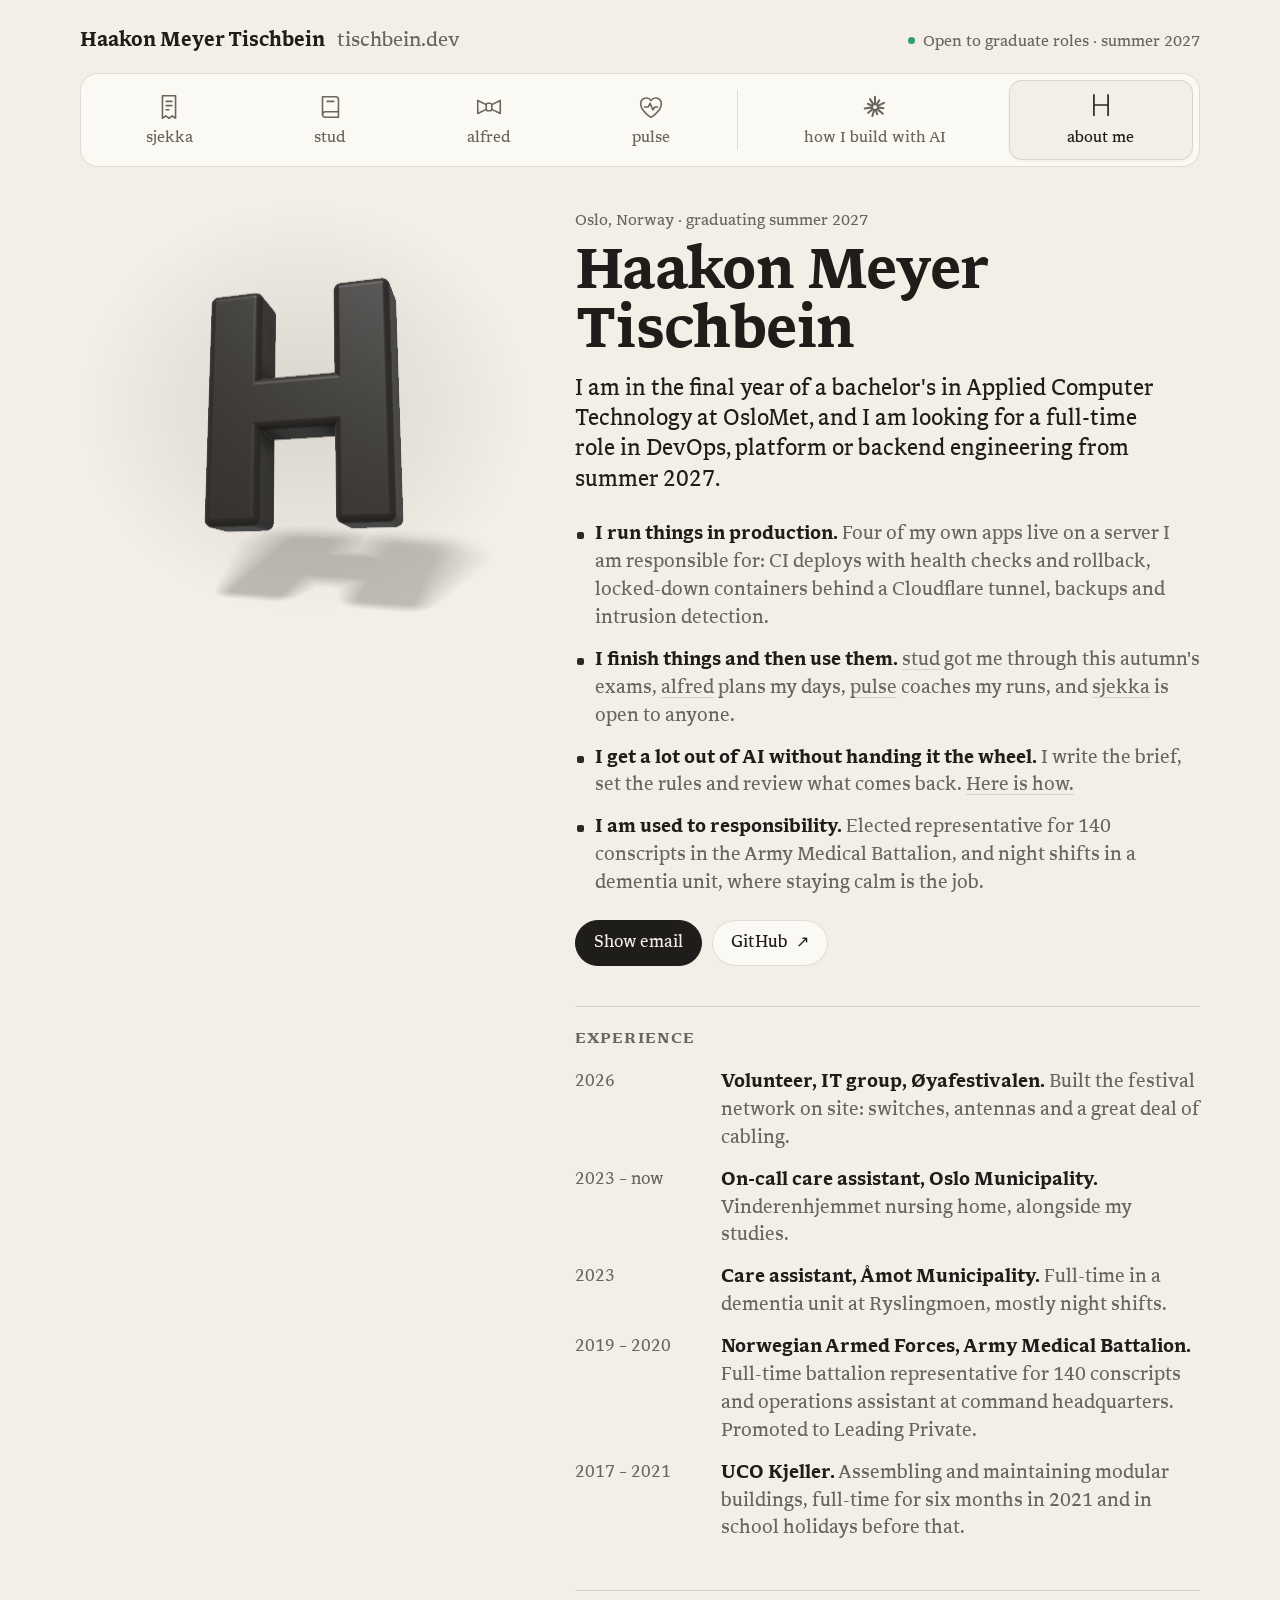
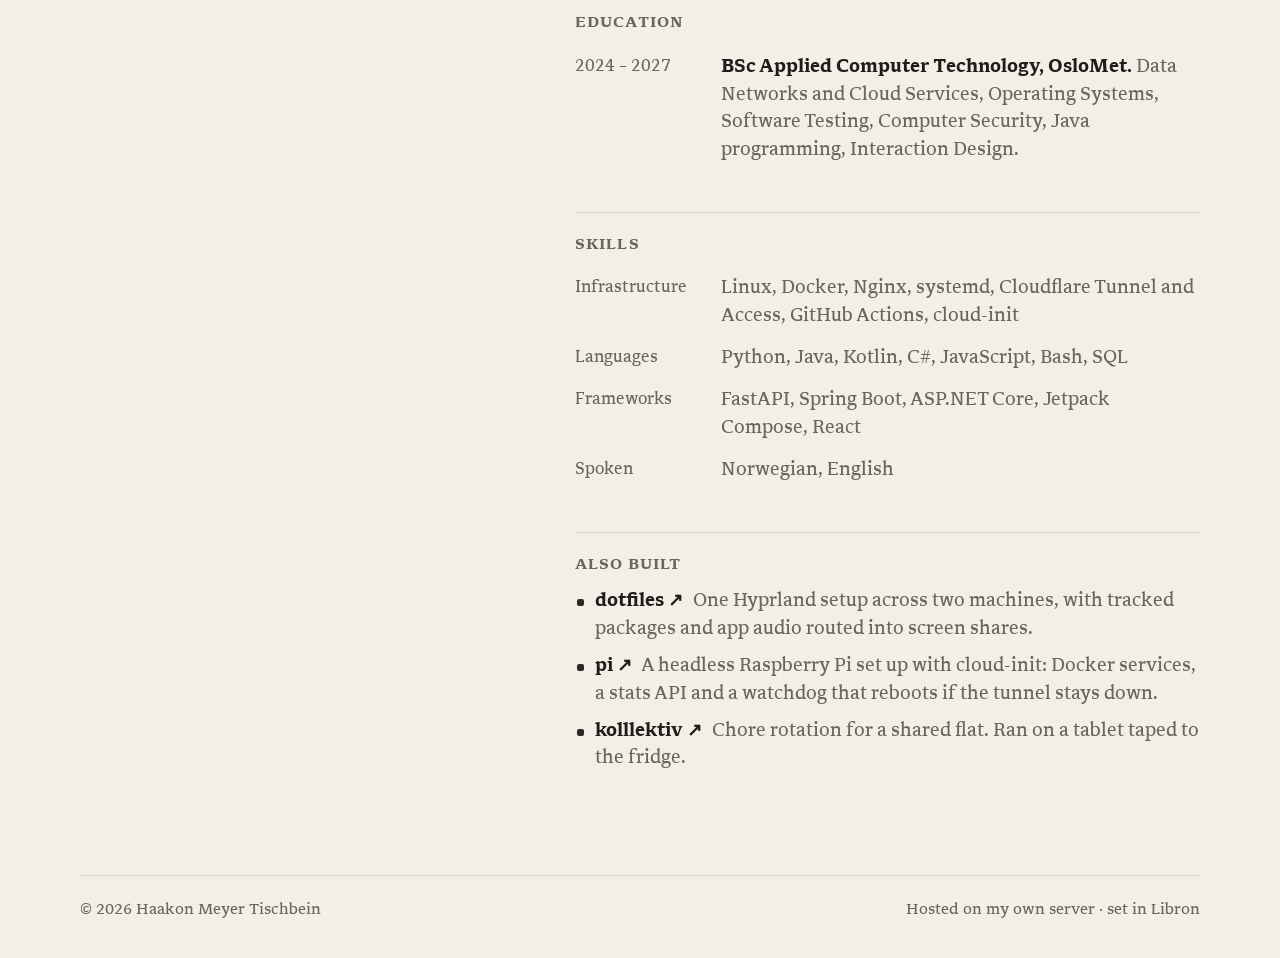
==== index.html @ f71a794f "Diagrams as a station track; AI object as a coral starburst Co-Authored-By: Claude Fable 5.2 <norepl" ====
<!DOCTYPE html>
<html lang="en">
<head>
    <meta charset="UTF-8">
    <meta name="viewport" content="width=device-width, initial-scale=1.0">
    <title>Haakon Meyer Tischbein</title>
    <meta name="description" content="Final-year Applied Computer Technology student at OsloMet. Four self-hosted apps in production, built with AI and run on my own server. Open to graduate roles from summer 2027.">
    <meta name="theme-color" content="#f3efe7">
    <link rel="icon" type="image/svg+xml" href="static/favicon.svg?v=3">
    <link rel="preload" href="static/fonts/Libron-Regular.woff2" as="font" type="font/woff2" crossorigin>
    <link rel="stylesheet" href="style.css?v=7">
    <script>document.documentElement.classList.add("js");</script>
</head>
<body>
    <header class="top">
        <a href="./" class="mark">Haakon Meyer Tischbein <span>tischbein.dev</span></a>
        <a class="hire" href="#about" data-goto="about">Open to graduate roles · summer 2027</a>
    </header>

    <nav class="tabs" aria-label="Projects and pages">
        <a href="#sjekka" data-panel="sjekka">
            <svg viewBox="0 0 32 32" aria-hidden="true"><path d="M9 4h14v24l-3.5-2.5L16 28l-3.5-2.5L9 28z"/><path d="M13 10h6M13 14.5h6M13 19h3"/></svg>
            <span>sjekka</span>
        </a>
        <a href="#stud" data-panel="stud">
            <svg viewBox="0 0 32 32" aria-hidden="true"><path d="M8 5h14a3 3 0 0 1 3 3v19H11a3 3 0 0 1-3-3z"/><path d="M8 24a3 3 0 0 1 3-3h14M13 10h7"/></svg>
            <span>stud</span>
        </a>
        <a href="#alfred" data-panel="alfred">
            <svg viewBox="0 0 32 32" aria-hidden="true"><path d="M13 13.5 4 9v14l9-4.5M19 13.5 28 9v14l-9-4.5"/><rect x="13" y="12" width="6" height="8" rx="2"/></svg>
            <span>alfred</span>
        </a>
        <a href="#pulse" data-panel="pulse">
            <svg viewBox="0 0 32 32" aria-hidden="true"><path d="M16 27S5 20.5 5 12.5A6 6 0 0 1 16 9.200a6 6 0 0 1 11 3.300C27 20.500 16 27 16 27z"/><path d="M9 16h4l2-4 3 7 2-3h3"/></svg>
            <span>pulse</span>
        </a>
        <i class="sep" aria-hidden="true"></i>
        <a href="#ai" data-panel="ai">
            <svg viewBox="0 0 32 32" aria-hidden="true"><path stroke-width="2.2" d="M16.0 13.0L16.0 5.0M17.6 13.5L20.6 8.8M18.7 14.8L25.6 11.6M19.0 16.4L24.9 17.3M18.3 18.0L24.3 23.2M16.8 18.9L18.3 23.7M15.2 18.9L13.2 25.6M13.7 18.0L8.8 22.2M13.0 16.4L5.1 17.6M13.3 14.8L8.3 12.5M14.4 13.5L10.6 7.6"/></svg>
            <span>how I build with AI</span>
        </a>
        <a href="#about" data-panel="about">
            <svg viewBox="0 0 32 32" aria-hidden="true"><path d="M9 6v20M23 6v20M9 16h14"/></svg>
            <span>about me</span>
        </a>
    </nav>

    <main class="stage">
        <div class="object">
            <canvas id="object" aria-hidden="true"></canvas>
        </div>

        <div class="panels">

        <section id="sjekka" class="panel">
            <p class="kicker"><span class="live">live</span> Web app · public</p>
            <h2>sjekka</h2>
            <p class="lede">Photograph a grocery receipt and it lands in a shared price database, so you can see what things really cost and where.</p>
            <a class="browser" href="https://sjekka.tischbein.dev" aria-label="Open the live sjekka demo">
                <span class="chrome">sjekka.tischbein.dev <span class="arrow">↗</span></span>
                <video muted loop playsinline preload="none" poster="static/sjekka/poster.jpg?v=2" aria-hidden="true">
                    <source data-src="static/sjekka/preview.webm?v=2" type="video/webm">
                    <source data-src="static/sjekka/preview.mp4?v=2" type="video/mp4">
                </video>
            </a>
            <ol class="flow" style="--n:4" aria-label="How a receipt is processed">
                <li><b>Photo</b><span>of a receipt</span></li><li><b>Read</b><span>Gemini, against a strict schema</span></li><li><b>Queue</b><span>retries, duplicates, unit prices</span></li><li><b>Prices</b><span>one shared database</span></li>
            </ol>
            <ul class="points">
                <li>The model's answer has to fit a fixed schema, so a bad read is rejected and retried, never stored.</li>
                <li>Deployed by CI to my own server, with a health check and automatic rollback.</li>
            </ul>
            <ul class="tags"><li>FastAPI</li><li>SQLite</li><li>Gemini</li><li>Docker</li><li>GitHub Actions</li></ul>
            <div class="actions">
                <a class="pill primary" href="https://sjekka.tischbein.dev">Open live demo <span class="arrow">↗</span></a>
                <a class="pill" href="https://github.com/H44K0N/sjekka">Source <span class="arrow">↗</span></a>
            </div>
            <p class="built">Built with Claude Code. <a href="#ai" data-goto="ai">How I work with it</a></p>
        </section>

        <section id="stud" class="panel">
            <p class="kicker"><span class="live">in daily use</span> Web + Android · private</p>
            <h2>stud</h2>
            <p class="lede">My exam preparation in one place: a mirror of my course material, a daily study session, and short audiobook chapters with a quiz after each one.</p>
            <div class="shots">
                <figure><img src="static/shots/stud-today.webp" width="480" height="1068" loading="lazy" alt="stud's Today screen with the day's study session"><figcaption>Today's session</figcaption></figure>
                <figure><img src="static/shots/stud-chapter.webp" width="480" height="1068" loading="lazy" alt="An audiobook chapter playing, with its learning goals"><figcaption>A five-minute chapter</figcaption></figure>
                <figure><img src="static/shots/stud-quiz.webp" width="480" height="1068" loading="lazy" alt="A three-question quiz after the chapter"><figcaption>Quiz on what you heard</figcaption></figure>
            </div>
            <p class="note">Screens show made-up demo courses. The real app sits behind Cloudflare Access.</p>
            <ol class="flow" style="--n:5" aria-label="How an audiobook chapter is made">
                <li><b>Topic</b><span>from the exam list</span></li><li><b>Script</b><span>Claude writes it for the ear</span></li><li><b>Check</b><span>automatic, rewrite on fail</span></li><li><b>Voice</b><span>rendered on my server</span></li><li><b>Phone</b><span>offline, then a quiz</span></li>
            </ol>
            <ul class="points">
                <li>Chapters are only written about ten ahead of where I am, and a monthly budget cap stops the spend.</li>
                <li>Course material is also served to Claude through a read-only MCP server, so I can ask about my own syllabus.</li>
                <li>The Android app works offline and queues what I do until there is a connection.</li>
            </ul>
            <ul class="tags"><li>FastAPI</li><li>SQLAlchemy</li><li>Claude API</li><li>MCP</li><li>Kotlin</li><li>Media3</li><li>Cloudflare Access</li></ul>
            <p class="built">Built with Claude Code. <a href="#ai" data-goto="ai">How I work with it</a></p>
        </section>

        <section id="alfred" class="panel">
            <p class="kicker"><span class="live">in daily use</span> Android + backend · private</p>
            <h2>alfred</h2>
            <p class="lede">A personal boss. Alfred plans my week around exams, work and training, taps me on the shoulder when a block starts, and keeps my news feed locked until the day's work is done.</p>
            <div class="shots">
                <figure><img src="static/shots/alfred-today.webp" width="480" height="1068" loading="lazy" alt="Alfred's Today screen with a study block in progress"><figcaption>Today</figcaption></figure>
                <figure><img src="static/shots/alfred-week.webp" width="480" height="1068" loading="lazy" alt="The planned week as a calendar"><figcaption>The planned week</figcaption></figure>
                <figure><img src="static/shots/alfred-proof.webp" width="480" height="1068" loading="lazy" alt="Three quick questions to prove a study block was done"><figcaption>Proof before a block counts</figcaption></figure>
            </div>
            <p class="note">Screens are rendered from demo data.</p>
            <ol class="flow" style="--n:4" aria-label="How Alfred is put together">
                <li><b>State</b><span>one database</span></li><li><b>Rules</b><span>planning as plain code</span></li><li><b>LLM jobs</b><span>intake, briefing, quizzes</span></li><li><b>Phone</b><span>cached plan, its own alarms</span></li>
            </ol>
            <ul class="points">
                <li>Everything works with the language model switched off. The model improves the wording and reads free text; it never owns the plan.</li>
                <li>The phone answers instantly, online or not: actions are queued with idempotency keys and replayed in order.</li>
                <li>Reads from my other apps (study deadlines from stud, training from pulse) so I organise almost nothing by hand.</li>
            </ul>
            <ul class="tags"><li>Kotlin</li><li>Jetpack Compose</li><li>Room</li><li>FastAPI</li><li>Claude API</li><li>Docker</li></ul>
            <p class="built">Built with Claude Code. <a href="#ai" data-goto="ai">How I work with it</a></p>
        </section>

        <section id="pulse" class="panel">
            <p class="kicker"><span class="live">in use</span> Android + backend · open source</p>
            <h2>pulse</h2>
            <p class="lede">An interval coach for a Polar H10 chest strap. It reads my heart rate live, tells me by voice when I drift out of the target zone, and shows whether I am getting fitter.</p>
            <div class="shots">
                <figure><img src="static/shots/pulse-live.webp" width="480" height="1068" loading="lazy" alt="Live heart rate of 181 inside the target zone during an interval"><figcaption>Live, in zone</figcaption></figure>
                <figure><img src="static/shots/pulse-summary.webp" width="480" height="1068" loading="lazy" alt="Summary of a 4x4 interval session with a heart-rate chart"><figcaption>After a 4×4 session</figcaption></figure>
                <figure><img src="static/shots/pulse-progress.webp" width="480" height="1068" loading="lazy" alt="Progress over the last weeks: sessions, time in zone, recovery trend"><figcaption>Progress over weeks</figcaption></figure>
            </div>
            <p class="note">Screens are rendered from simulated sessions.</p>
            <ol class="flow" style="--n:4" aria-label="How a session flows through pulse">
                <li><b>Strap</b><span>Polar H10 over Bluetooth</span></li><li><b>Engine</b><span>pure Kotlin, tested on simulated runs</span></li><li><b>Coach</b><span>voice cues and live screen</span></li><li><b>Sync</b><span>to my server</span></li>
            </ol>
            <ul class="points">
                <li>The coaching logic is separate from Android, so whole workouts can be replayed in tests without a strap or a phone.</li>
                <li>Handles the dull real-world cases: sensor drop-outs, pauses, a session that must survive the screen being off.</li>
            </ul>
            <ul class="tags"><li>Kotlin</li><li>Jetpack Compose</li><li>Polar BLE SDK</li><li>Room</li><li>FastAPI</li></ul>
            <div class="actions">
                <a class="pill" href="https://github.com/H44K0N/pulse">Source <span class="arrow">↗</span></a>
            </div>
            <p class="built">Built with Claude Code. <a href="#ai" data-goto="ai">How I work with it</a></p>
        </section>

        <section id="ai" class="panel">
            <p class="kicker">Method</p>
            <h2>How I build with AI</h2>
            <p class="lede">Most of the code in these apps was written by Claude. What to build, the constraints, the review standard and the running of it in production are mine. I think being open about that is more useful than pretending otherwise.</p>
            <ol class="steps">
                <li><b>Brief before code.</b> Every project starts as a written brief. The model asks me questions first; my answers are recorded as decisions.</li>
                <li><b>Contracts between parts.</b> App and server agree on a documented API, so separate agents can build both sides in parallel.</li>
                <li><b>Isolated agents, real review.</b> Each agent works in its own clone on a branch. Nothing merges before tests pass in a fresh clone and the risky code has been read.</li>
                <li><b>Deterministic core.</b> Rules live in ordinary code with tests. Language models get narrow, checked jobs, and the apps keep working without them.</li>
                <li><b>Production like it matters.</b> CI deploys with health checks and rollback, locked-down containers, backups, spending caps.</li>
            </ol>
            <div class="actions">
                <a class="pill primary" href="ai/">Read the full write-up <span class="arrow">→</span></a>
            </div>
        </section>

        <section id="about" class="panel">
            <p class="kicker">Oslo, Norway · graduating summer 2027</p>
            <h1>Haakon Meyer Tischbein</h1>
            <p class="lede">I am in the final year of a bachelor's in Applied Computer Technology at OsloMet, and I am looking for a full-time role in DevOps, platform or backend engineering from summer 2027.</p>

            <ul class="why">
                <li><b>I run things in production.</b> Four of my own apps live on a server I am responsible for: CI deploys with health checks and rollback, locked-down containers behind a Cloudflare tunnel, backups and intrusion detection.</li>
                <li><b>I finish things and then use them.</b> <a href="#stud" data-goto="stud">stud</a> got me through this autumn's exams, <a href="#alfred" data-goto="alfred">alfred</a> plans my days, <a href="#pulse" data-goto="pulse">pulse</a> coaches my runs, and <a href="#sjekka" data-goto="sjekka">sjekka</a> is open to anyone.</li>
                <li><b>I get a lot out of AI without handing it the wheel.</b> I write the brief, set the rules and review what comes back. <a href="#ai" data-goto="ai">Here is how.</a></li>
                <li><b>I am used to responsibility.</b> Elected representative for 140 conscripts in the Army Medical Battalion, and night shifts in a dementia unit, where staying calm is the job.</li>
            </ul>

            <div class="actions">
                <button type="button" class="pill primary reveal" data-a="haa" data-b="meti" data-c="hotmail.com">Show email</button>
                <a class="pill" href="https://github.com/H44K0N">GitHub <span class="arrow">↗</span></a>
            </div>

            <h3>Experience</h3>
            <dl class="cv">
                <div><dt>2026</dt><dd><b>Volunteer, IT group, Øyafestivalen.</b> Built the festival network on site: switches, antennas and a great deal of cabling.</dd></div>
                <div><dt>2023 – now</dt><dd><b>On-call care assistant, Oslo Municipality.</b> Vinderenhjemmet nursing home, alongside my studies.</dd></div>
                <div><dt>2023</dt><dd><b>Care assistant, Åmot Municipality.</b> Full-time in a dementia unit at Ryslingmoen, mostly night shifts.</dd></div>
                <div><dt>2019 – 2020</dt><dd><b>Norwegian Armed Forces, Army Medical Battalion.</b> Full-time battalion representative for 140 conscripts and operations assistant at command headquarters. Promoted to Leading Private.</dd></div>
                <div><dt>2017 – 2021</dt><dd><b>UCO Kjeller.</b> Assembling and maintaining modular buildings, full-time for six months in 2021 and in school holidays before that.</dd></div>
            </dl>

            <h3>Education</h3>
            <dl class="cv">
                <div><dt>2024 – 2027</dt><dd><b>BSc Applied Computer Technology, OsloMet.</b> Data Networks and Cloud Services, Operating Systems, Software Testing, Computer Security, Java programming, Interaction Design.</dd></div>
            </dl>

            <h3>Skills</h3>
            <dl class="cv">
                <div><dt>Infrastructure</dt><dd>Linux, Docker, Nginx, systemd, Cloudflare Tunnel and Access, GitHub Actions, cloud&#8209;init</dd></div>
                <div><dt>Languages</dt><dd>Python, Java, Kotlin, C#, JavaScript, Bash, SQL</dd></div>
                <div><dt>Frameworks</dt><dd>FastAPI, Spring Boot, ASP.NET Core, Jetpack Compose, React</dd></div>
                <div><dt>Spoken</dt><dd>Norwegian, English</dd></div>
            </dl>

            <h3>Also built</h3>
            <ul class="also">
                <li><a href="https://github.com/H44K0N/dotfiles">dotfiles <span class="arrow">↗</span></a> One Hyprland setup across two machines, with tracked packages and app audio routed into screen shares.</li>
                <li><a href="https://github.com/H44K0N/pi">pi <span class="arrow">↗</span></a> A headless Raspberry Pi set up with cloud-init: Docker services, a stats API and a watchdog that reboots if the tunnel stays down.</li>
                <li><a href="https://github.com/H44K0N/kolllektiv">kolllektiv <span class="arrow">↗</span></a> Chore rotation for a shared flat. Ran on a tablet taped to the fridge.</li>
            </ul>
        </section>

        </div>
    </main>

    <footer>
        <span>© 2026 Haakon Meyer Tischbein</span>
        <span>Hosted on my own server · set in Libron</span>
    </footer>

    <script src="app.js?v=6" defer></script>
</body>
</html>
---- style.css ----
@font-face {
  font-family: "Libron";
  src: url("static/fonts/Libron-Regular.woff2") format("woff2");
  font-weight: 400;
  font-display: swap;
}
@font-face {
  font-family: "Libron";
  src: url("static/fonts/Libron-Bold.woff2") format("woff2");
  font-weight: 700;
  font-display: swap;
}

:root {
  --paper:  #f3efe7;                 /* warm paper background */
  --card:   #fbf9f4;                 /* raised surfaces */
  --line:   rgba(38, 34, 28, 0.13);  /* hairlines */
  --text:   #1f1d1a;                 /* ink */
  --soft:   #6b665d;                 /* secondary text */
  --accent: #2b2926;                 /* set per panel by app.js */
  color-scheme: light;
}

* { box-sizing: border-box; }

html { scroll-behavior: smooth; }
body {
  margin: 0;
  background: var(--paper);
  color: var(--text);
  font-family: "Libron", Georgia, serif;
  font-size: 18px;
  line-height: 1.55;
  -webkit-font-smoothing: antialiased;
}
::selection { background: var(--text); color: var(--paper); }
a { color: inherit; text-decoration: none; }
:focus-visible { outline: 2px solid var(--accent); outline-offset: 3px; border-radius: 4px; }

.top, .tabs, .stage, footer, .article {
  width: min(1120px, 100% - 40px);
  margin-inline: auto;
}

/* name + availability */
.top {
  display: flex;
  flex-wrap: wrap;
  justify-content: space-between;
  align-items: baseline;
  gap: 6px 20px;
  padding: 26px 0 18px;
}
.mark { font-weight: 700; font-size: 19px; }
.mark span { margin-left: 8px; font-weight: 400; color: var(--soft); }
.hire {
  font-size: 15px;
  color: var(--soft);
  transition: color 150ms;
}
.hire::before {
  content: "";
  display: inline-block;
  width: 7px; height: 7px;
  margin-right: 8px;
  border-radius: 50%;
  background: #2f9d6c;
  vertical-align: 2px;
}
.hire:hover { color: var(--text); }

/* the nav bar: one tab per app */
.tabs {
  display: flex;
  align-items: stretch;
  gap: 4px;
  padding: 6px;
  background: var(--card);
  border: 1px solid var(--line);
  border-radius: 18px;
  overflow-x: auto;
  scrollbar-width: none;
}
.tabs::-webkit-scrollbar { display: none; }
.tabs a {
  flex: 1 0 auto;
  display: flex;
  flex-direction: column;
  align-items: center;
  gap: 4px;
  min-width: 84px;
  padding: 12px 14px 10px;
  border-radius: 13px;
  font-size: 15px;
  color: var(--soft);
  white-space: nowrap;
  transition: background 180ms, color 180ms;
}
.tabs svg {
  width: 30px; height: 30px;
  fill: none;
  stroke: currentColor;
  stroke-width: 1.7;
  stroke-linecap: round;
  stroke-linejoin: round;
  transition: transform 220ms cubic-bezier(.3, 1.5, .5, 1), stroke 180ms;
}
.tabs a:hover { color: var(--text); }
.tabs a.on {
  background: var(--paper);
  color: var(--text);
  box-shadow: inset 0 0 0 1px var(--line), 0 1px 2px rgba(38, 34, 28, 0.06);
}
.tabs a.on svg { stroke: var(--accent); transform: translateY(-2px) scale(1.08); }
.tabs .sep { flex: 0 0 1px; margin: 10px 4px; background: var(--line); }

/* the showcase: 3D object on the left, the selected panel on the right */
.stage {
  display: grid;
  grid-template-columns: minmax(0, 5fr) minmax(0, 7fr);
  gap: 24px 48px;
  align-items: start;
  padding: 36px 0 80px;
}
.object {
  position: sticky;
  top: 20px;
  aspect-ratio: 1;
  border-radius: 28px;
  background:
    radial-gradient(closest-side at 50% 46%, color-mix(in srgb, var(--accent) 13%, transparent), transparent 100%);
  transition: background 400ms;
}
.object canvas { display: block; width: 100%; height: 100%; }
.object.no-gl { display: none; }
html:not(.js) .object { display: none; }
html:not(.js) .stage, .stage:has(.object.no-gl) { grid-template-columns: minmax(0, 720px); justify-content: center; }

.panel { min-width: 0; }
.panel[hidden] { display: none; }
html.js .panel { animation: rise 320ms cubic-bezier(.2, .7, .2, 1) both; }
html:not(.js) .panel + .panel { margin-top: 80px; padding-top: 48px; border-top: 1px solid var(--line); }
@keyframes rise { from { opacity: 0; transform: translateY(8px); } }

.kicker {
  margin: 6px 0 10px;
  font-size: 15px;
  color: var(--soft);
}
.live {
  display: inline-block;
  margin-right: 8px;
  padding: 1px 9px 2px;
  border-radius: 99px;
  background: color-mix(in srgb, var(--accent) 14%, transparent);
  color: color-mix(in srgb, var(--accent) 78%, var(--text));
  font-size: 13px;
  font-weight: 700;
}
.panel h1, .panel h2 {
  margin: 0 0 14px;
  font-size: clamp(38px, 5vw, 56px);
  line-height: 1.05;
  font-weight: 700;
  letter-spacing: -0.01em;
  text-wrap: balance;
}
.panel h3 {
  margin: 40px 0 12px;
  padding-top: 20px;
  border-top: 1px solid var(--line);
  font-size: 15px;
  font-weight: 700;
  letter-spacing: 0.08em;
  text-transform: uppercase;
  color: var(--soft);
}
.lede {
  max-width: 36em;
  margin: 0 0 26px;
  font-size: 21px;
  line-height: 1.45;
  text-wrap: pretty;
}

/* phone screenshots */
.shots {
  display: grid;
  grid-template-columns: repeat(3, minmax(0, 1fr));
  gap: 14px;
  margin: 0 0 10px;
}
.shots figure { margin: 0; }
.shots img {
  display: block;
  width: 100%;
  height: auto;
  border-radius: 18px;
  border: 5px solid #171614;
  background: #171614;
  box-shadow: 0 14px 30px -14px rgba(38, 34, 28, 0.45);
}
.shots figcaption { margin-top: 10px; font-size: 14px; color: var(--soft); text-align: center; }
.note { margin: 0 0 26px; font-size: 14px; color: var(--soft); }

/* browser frame for the sjekka recording */
.browser {
  display: block;
  overflow: hidden;
  margin: 0 0 26px;
  border: 1px solid var(--line);
  border-radius: 12px;
  background: #0d0c0b;
  box-shadow: 0 14px 30px -16px rgba(38, 34, 28, 0.4);
}
.browser .chrome {
  display: flex;
  justify-content: space-between;
  padding: 7px 14px;
  background: var(--card);
  border-bottom: 1px solid var(--line);
  font-size: 14px;
  color: var(--soft);
}
.browser video { display: block; width: 100%; aspect-ratio: 16 / 10; object-fit: cover; object-position: top; }

/* pipeline diagrams: stations on a track, a highlight travelling along it */
.flow {
  position: relative;
  display: grid;
  grid-template-columns: repeat(var(--n, 4), minmax(0, 1fr));
  margin: 4px 0 26px;
  padding: 0;
  list-style: none;
}
.flow li {
  position: relative;
  padding: 24px 14px 0 0;
  font-size: 14px;
  line-height: 1.3;
  color: var(--soft);
}
.flow b { display: block; margin-bottom: 2px; font-size: 16px; color: var(--text); }
.flow span { display: block; text-wrap: balance; }
.flow li::before {
  content: "";
  position: absolute;
  left: 0; top: 2px;
  width: 12px; height: 12px;
  border-radius: 50%;
  border: 2px solid var(--accent);
  background: var(--paper);
  box-sizing: border-box;
  z-index: 1;
}
.flow li:last-child::before { background: var(--accent); box-shadow: 0 0 0 4px color-mix(in srgb, var(--accent) 18%, transparent); }
.flow li:not(:last-child)::after {
  content: "";
  position: absolute;
  left: 12px; right: 0; top: 7px;
  height: 2px;
  background: color-mix(in srgb, var(--accent) 28%, transparent);
}
.flow::after {
  content: "";
  position: absolute;
  left: 0; top: 7px;
  width: calc(100% - 100% / var(--n, 4));
  height: 2px;
  background: linear-gradient(90deg, transparent, var(--accent), transparent) no-repeat;
  background-size: 90px 100%;
  animation: travel 3.6s cubic-bezier(.45, 0, .55, 1) infinite;
}
@keyframes travel {
  from { background-position: -90px 0; }
  to { background-position: calc(100% + 90px) 0; }
}

.points, .why, .also, .steps { margin: 0 0 22px; padding: 0; list-style: none; }
.points li, .why li, .also li {
  position: relative;
  margin-bottom: 9px;
  padding-left: 20px;
  color: var(--soft);
  max-width: 40em;
}
.points li::before, .why li::before, .also li::before {
  content: "";
  position: absolute;
  left: 2px; top: 0.62em;
  width: 7px; height: 7px;
  border-radius: 2px;
  background: var(--accent);
}
.why li { margin-bottom: 14px; }
.why b, .steps b, .cv b, .also a { color: var(--text); }
.why a, .built a, .article p a { border-bottom: 1px solid var(--line); transition: border-color 150ms; }
.why a:hover, .built a:hover, .article p a:hover { border-color: var(--text); }

.steps { counter-reset: step; }
.steps li {
  counter-increment: step;
  position: relative;
  margin-bottom: 14px;
  padding-left: 40px;
  color: var(--soft);
  max-width: 40em;
}
.steps li::before {
  content: counter(step);
  position: absolute;
  left: 0; top: 1px;
  width: 26px; height: 26px;
  border-radius: 50%;
  background: color-mix(in srgb, var(--accent) 14%, transparent);
  color: color-mix(in srgb, var(--accent) 78%, var(--text));
  font-size: 14px;
  font-weight: 700;
  line-height: 26px;
  text-align: center;
}

.tags { display: flex; flex-wrap: wrap; gap: 6px; margin: 0 0 24px; padding: 0; list-style: none; }
.tags li {
  padding: 2px 10px 3px;
  border: 1px solid var(--line);
  border-radius: 99px;
  font-size: 14px;
  color: var(--soft);
}

.actions { display: flex; flex-wrap: wrap; gap: 10px; margin: 0 0 22px; }
.pill {
  display: inline-flex;
  align-items: center;
  gap: 8px;
  padding: 9px 18px 10px;
  border: 1px solid var(--line);
  border-radius: 99px;
  background: var(--card);
  color: var(--text);
  font: inherit;
  font-size: 16px;
  cursor: pointer;
  transition: transform 150ms, border-color 150ms, background 150ms;
}
.pill:hover { transform: translateY(-1px); border-color: var(--text); }
.pill.primary { background: var(--text); border-color: var(--text); color: var(--paper); }
.arrow { display: inline-block; transition: transform 150ms; }
a:hover > .arrow { transform: translate(2px, -2px); }

.built { margin: 0; font-size: 15px; color: var(--soft); }

/* CV-style rows */
.cv { margin: 0; }
.cv div {
  display: grid;
  grid-template-columns: 130px minmax(0, 1fr);
  gap: 4px 16px;
  padding: 7px 0;
}
.cv dt { color: var(--soft); font-size: 16px; }
.cv dd { margin: 0; color: var(--soft); }
.also a { margin-right: 6px; font-weight: 700; }

footer {
  display: flex;
  flex-wrap: wrap;
  justify-content: space-between;
  gap: 8px;
  padding: 22px 0 36px;
  border-top: 1px solid var(--line);
  font-size: 15px;
  color: var(--soft);
}

/* the long-form page */
.article { max-width: 760px; padding: 28px 0 80px; }
.article .back { font-size: 15px; color: var(--soft); }
.article .back:hover { color: var(--text); }
.article h1 {
  margin: 34px 0 18px;
  font-size: clamp(38px, 6vw, 58px);
  line-height: 1.05;
  letter-spacing: -0.01em;
  text-wrap: balance;
}
.article h2 { margin: 56px 0 14px; font-size: 28px; line-height: 1.2; }
.article h3 { margin: 0 0 6px; font-size: 19px; }
.article p { margin: 0 0 16px; color: var(--soft); text-wrap: pretty; }
.article p.lede { color: var(--text); }
.article .split {
  display: grid;
  grid-template-columns: repeat(2, minmax(0, 1fr));
  gap: 14px;
}
.article .box {
  padding: 20px 22px 8px;
  background: var(--card);
  border: 1px solid var(--line);
  border-radius: 14px;
}
.article .box ul { margin: 0 0 14px; padding-left: 18px; color: var(--soft); }
.article .box li { margin-bottom: 6px; }
.article .loop { margin: 26px 0 8px; }
.article .tech { display: grid; gap: 26px; margin-top: 22px; }
.article .tech > div { padding-left: 18px; border-left: 2px solid var(--accent); }
.article .tech p { margin-bottom: 0; }
.article .tech .ex { margin-top: 6px; font-size: 15px; }

@media (max-width: 860px) {
  .stage { grid-template-columns: minmax(0, 1fr); padding-top: 12px; }
  .object { position: static; width: min(300px, 70%); margin: 0 auto -8px; }
  .tabs a { min-width: 72px; padding: 10px 12px 8px; }
  .cv div { grid-template-columns: minmax(0, 1fr); }
  .article .split { grid-template-columns: minmax(0, 1fr); }
}
@media (max-width: 600px) {
  .flow li { padding-right: 8px; }
  .flow b { font-size: 14px; }
  .flow span { font-size: 12px; }
  .flow.loop { grid-template-columns: repeat(4, minmax(0, 1fr)); row-gap: 16px; }
  .flow.loop::after { display: none; }
}
@media (max-width: 480px) {
  body { font-size: 17px; }
  .lede { font-size: 19px; }
  .shots { gap: 8px; }
  .shots img { border-width: 3px; border-radius: 12px; }
}
@media (prefers-reduced-motion: reduce) {
  html { scroll-behavior: auto; }
  html.js .panel { animation: none; }
  .flow::after { display: none; }
  * { transition: none !important; }
}
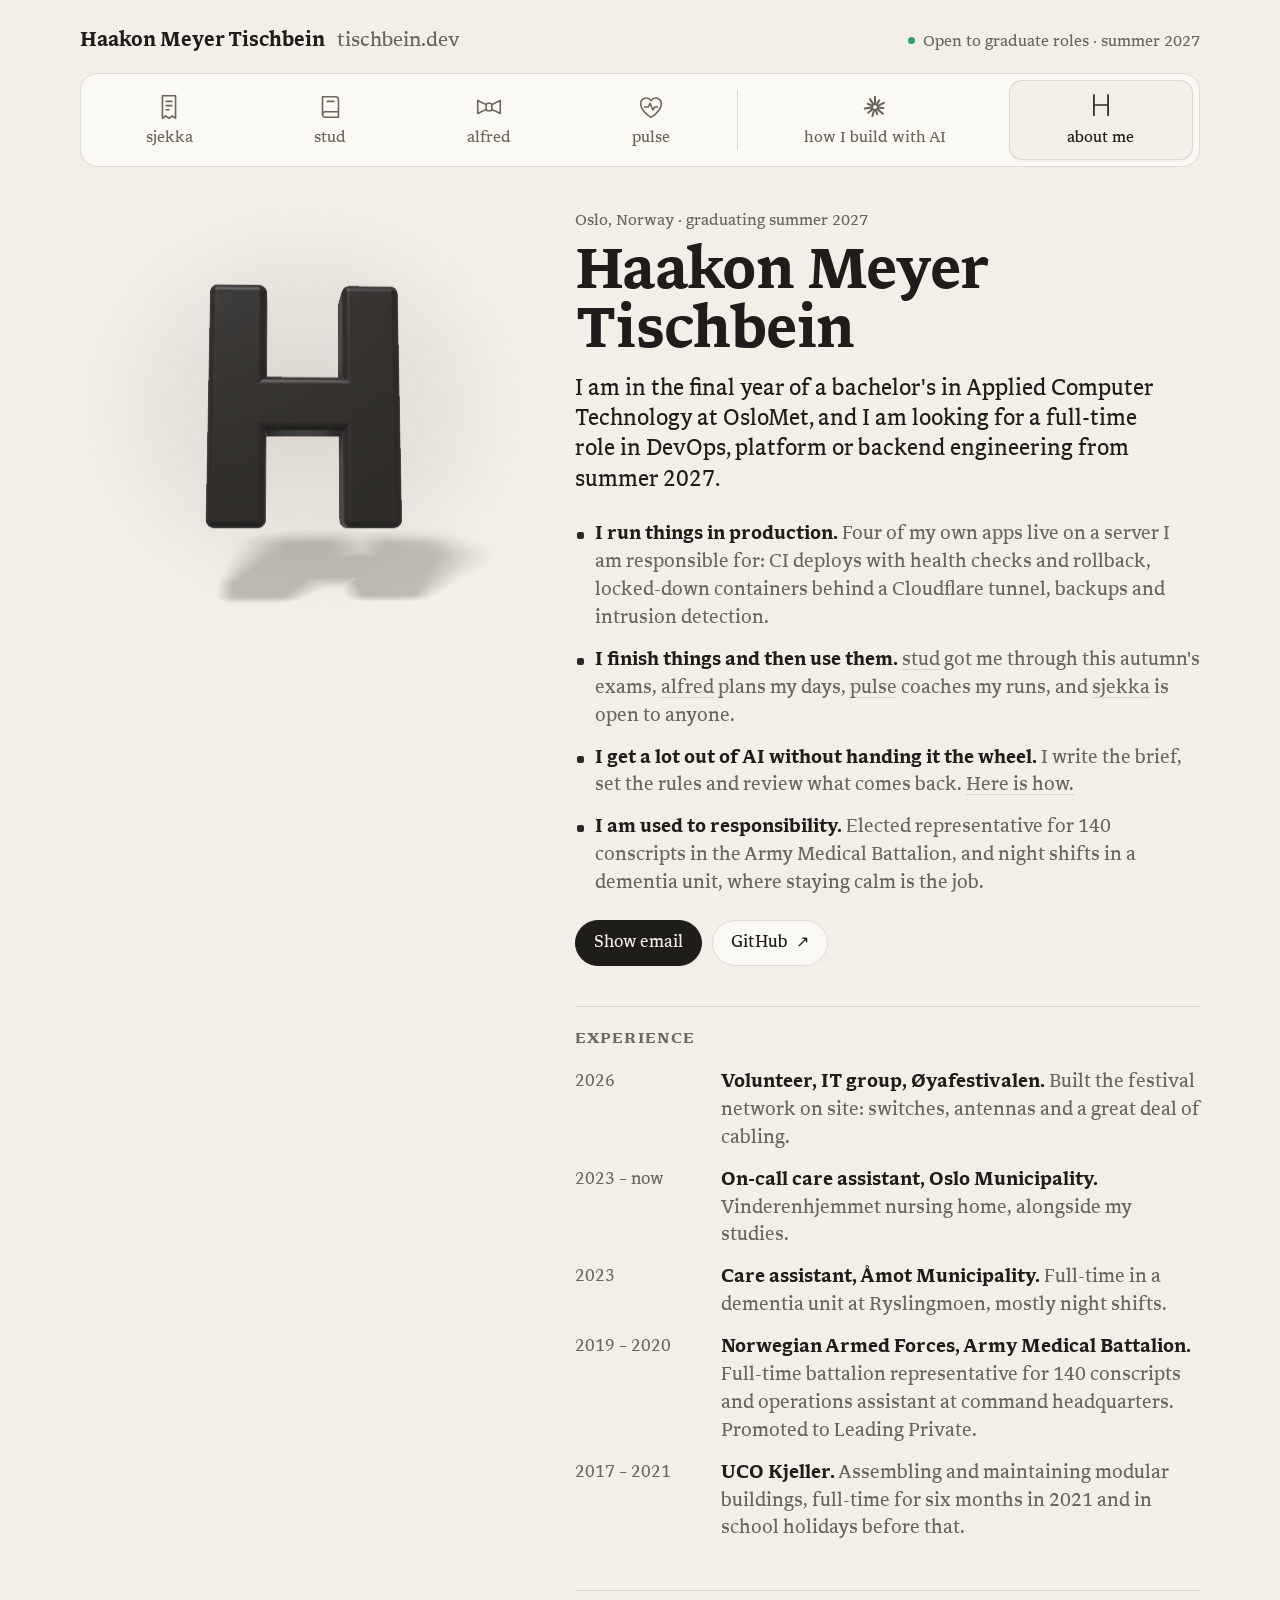
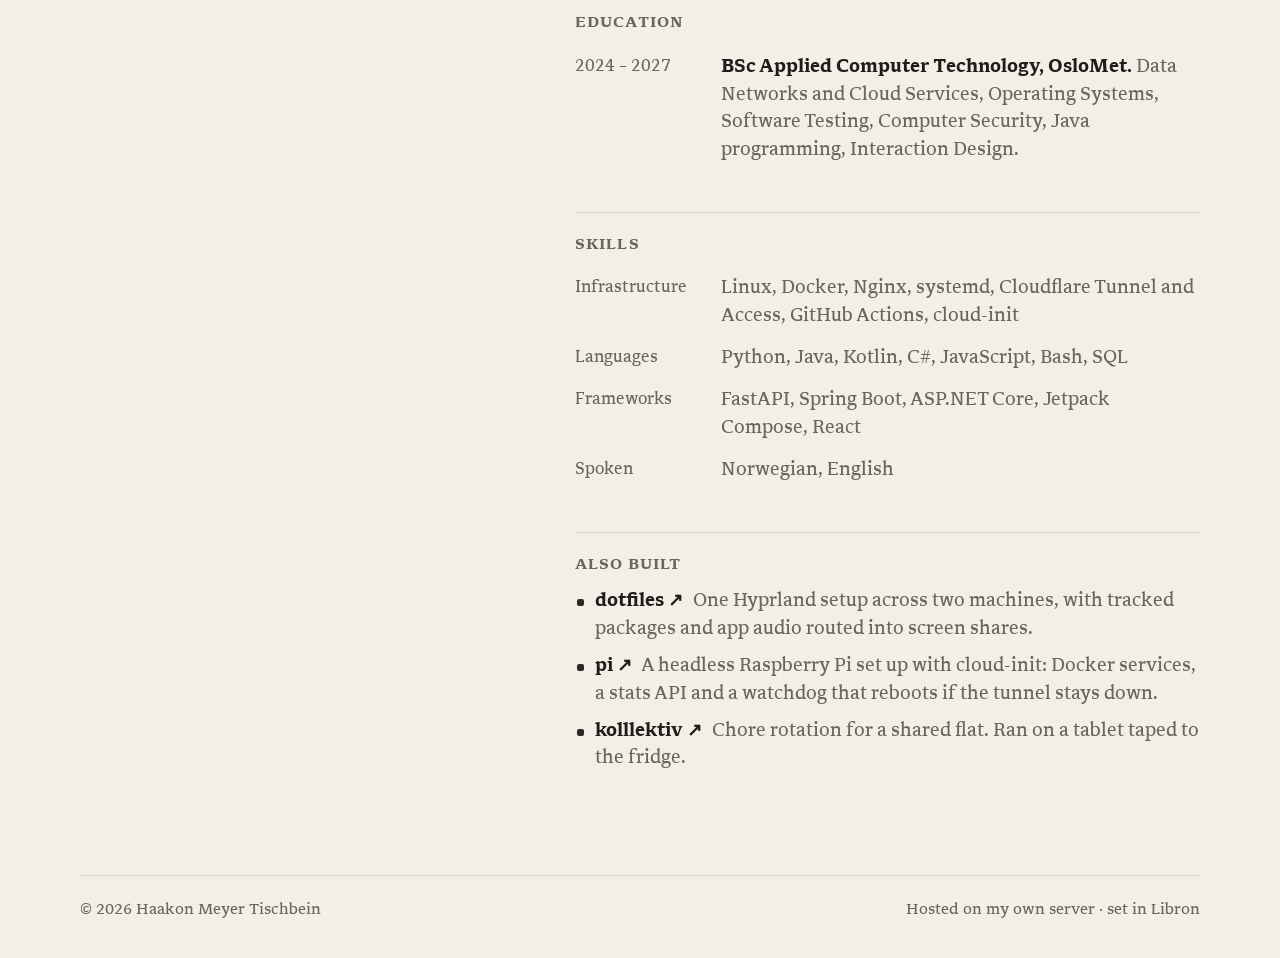
==== commit d169f74f: "3D motion no longer follows the cursor; phone nav as a grid Co-Authored-By: Claude Fable 5.2 <norepl" ====
--- a/index.html
+++ b/index.html
@@ -8,7 +8,7 @@
     <meta name="theme-color" content="#f3efe7">
     <link rel="icon" type="image/svg+xml" href="static/favicon.svg?v=3">
     <link rel="preload" href="static/fonts/Libron-Regular.woff2" as="font" type="font/woff2" crossorigin>
-    <link rel="stylesheet" href="style.css?v=7">
+    <link rel="stylesheet" href="style.css?v=8">
     <script>document.documentElement.classList.add("js");</script>
 </head>
 <body>
@@ -217,6 +217,6 @@
         <span>Hosted on my own server · set in Libron</span>
     </footer>
 
-    <script src="app.js?v=6" defer></script>
+    <script src="app.js?v=7" defer></script>
 </body>
 </html>
--- a/style.css
+++ b/style.css
@@ -416,6 +416,10 @@
   .article .split { grid-template-columns: minmax(0, 1fr); }
 }
 @media (max-width: 600px) {
+  .tabs { display: grid; grid-template-columns: repeat(3, minmax(0, 1fr)); overflow: visible; }
+  .tabs .sep { display: none; }
+  .tabs a { min-width: 0; padding: 10px 4px 8px; font-size: 14px; line-height: 1.2; white-space: normal; text-align: center; }
+  .tabs svg { width: 26px; height: 26px; }
   .flow li { padding-right: 8px; }
   .flow b { font-size: 14px; }
   .flow span { font-size: 12px; }
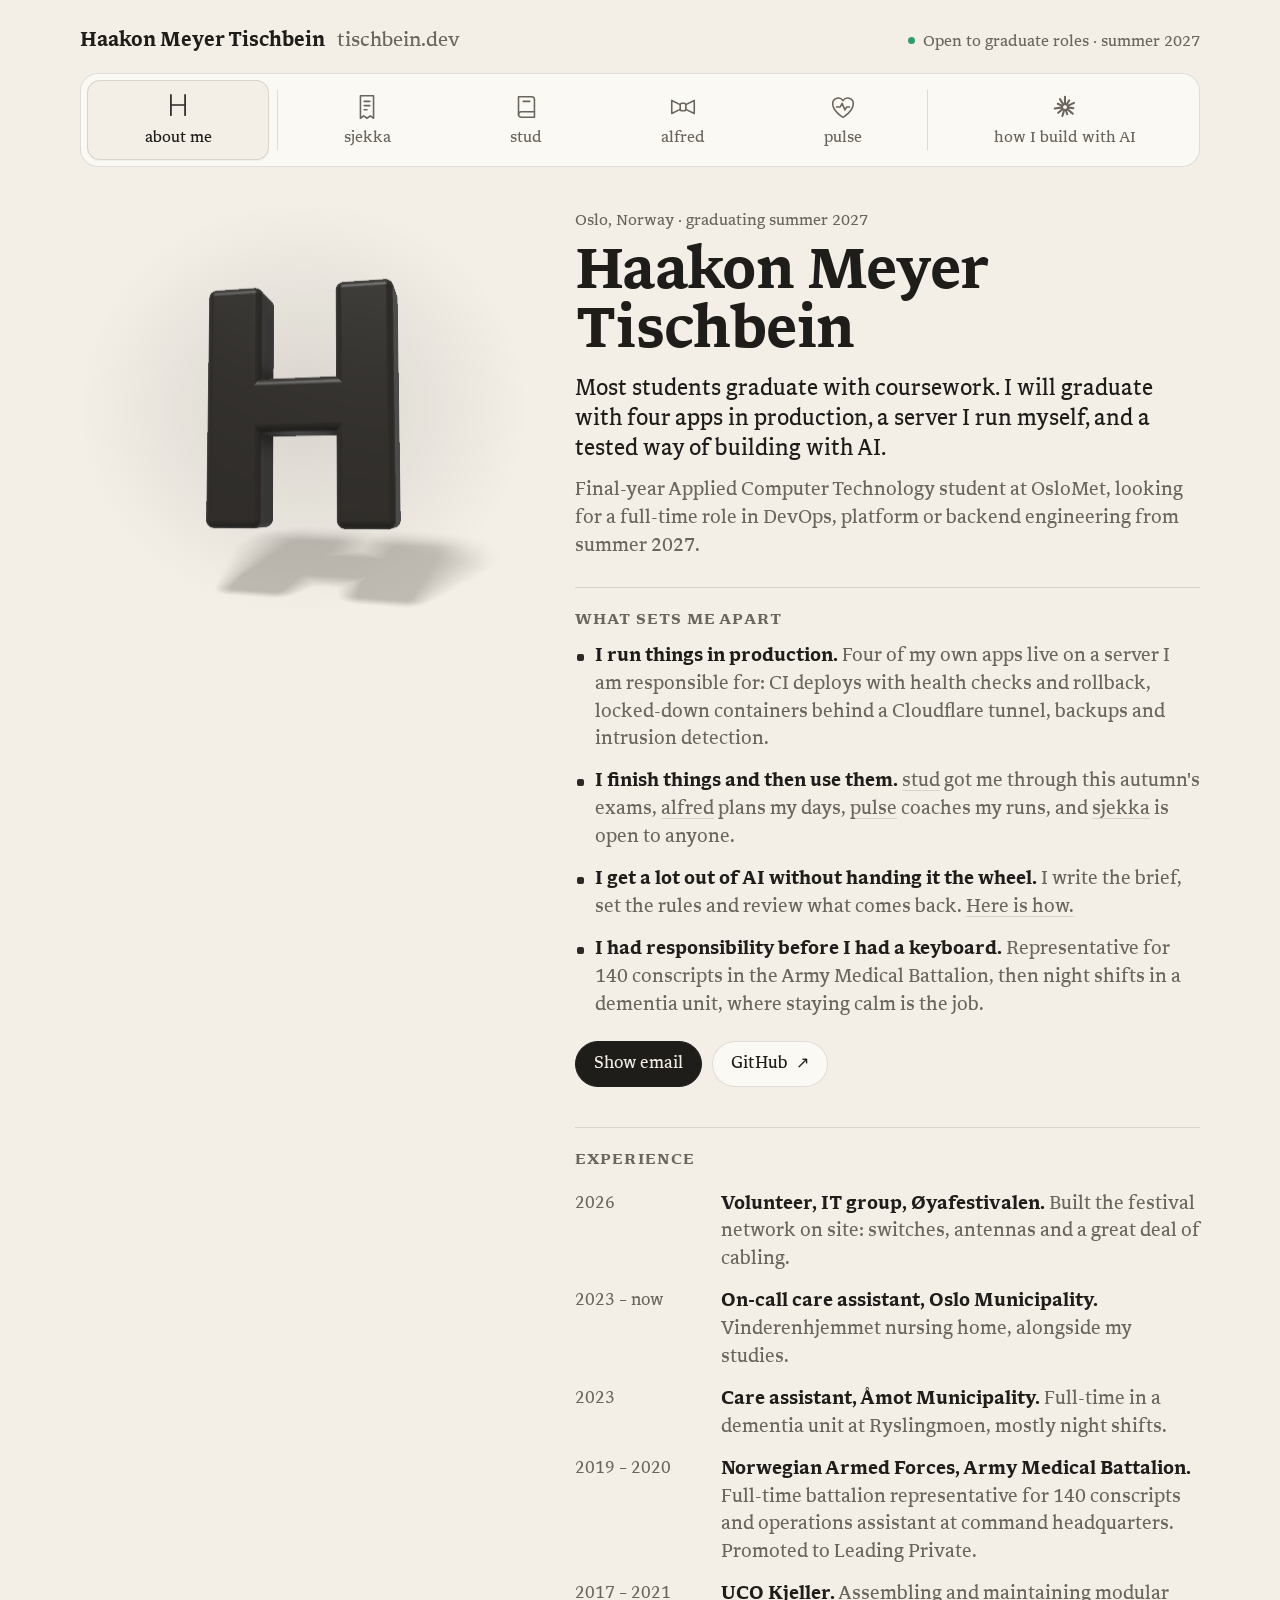
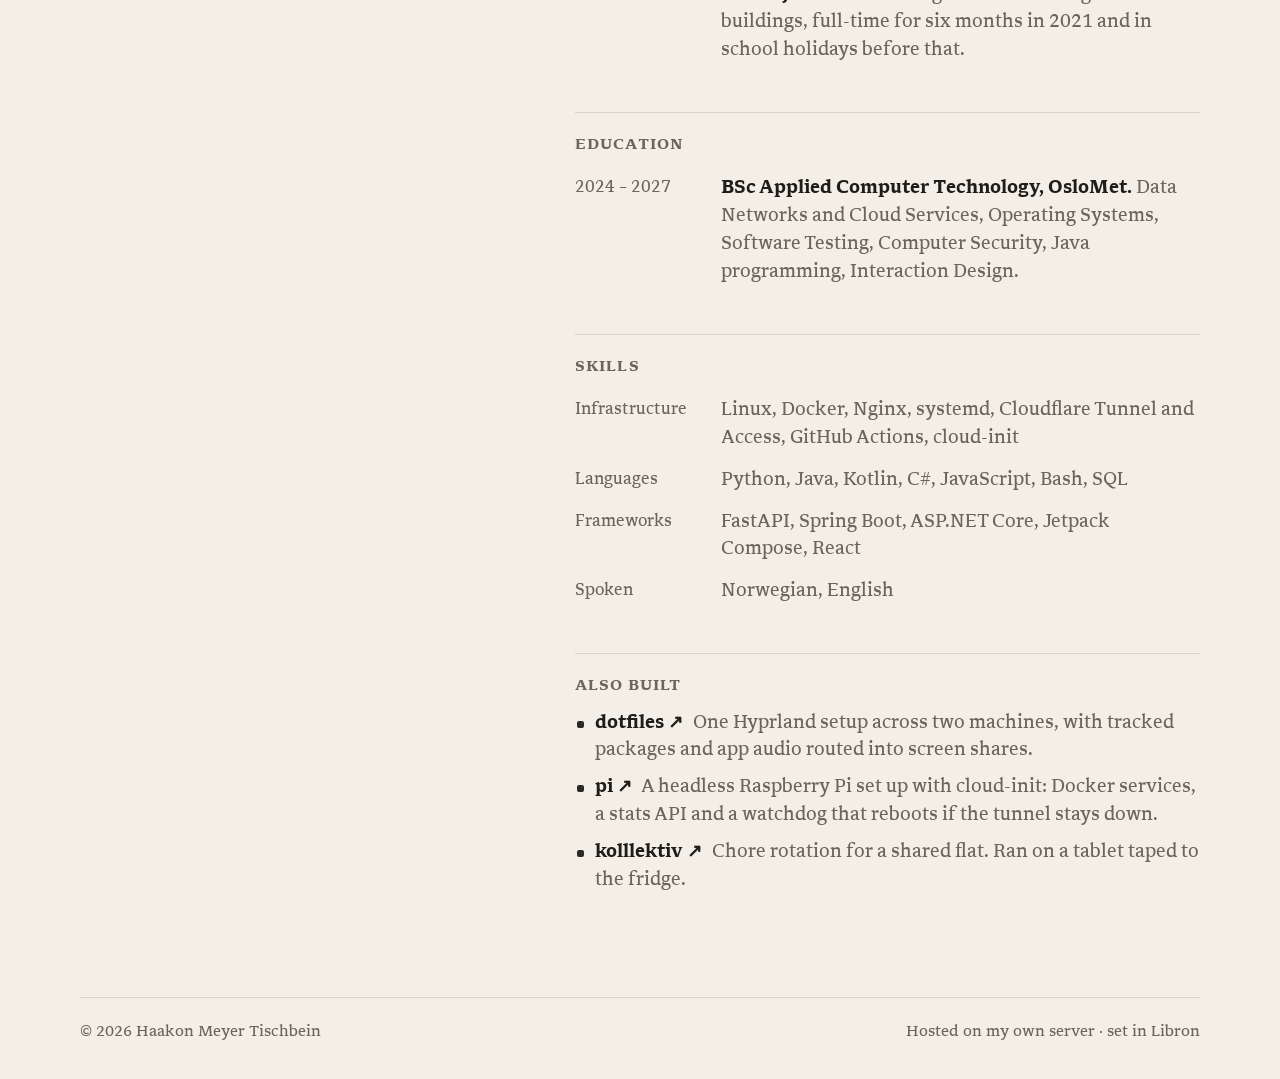
==== commit e0cb3da6: "About me first, opening with what sets me apart Co-Authored-By: Claude Fable 5.2 <noreply@anthropic." ====
--- a/index.html
+++ b/index.html
@@ -8,7 +8,7 @@
     <meta name="theme-color" content="#f3efe7">
     <link rel="icon" type="image/svg+xml" href="static/favicon.svg?v=3">
     <link rel="preload" href="static/fonts/Libron-Regular.woff2" as="font" type="font/woff2" crossorigin>
-    <link rel="stylesheet" href="style.css?v=8">
+    <link rel="stylesheet" href="style.css?v=9">
     <script>document.documentElement.classList.add("js");</script>
 </head>
 <body>
@@ -18,6 +18,11 @@
     </header>
 
     <nav class="tabs" aria-label="Projects and pages">
+        <a href="#about" data-panel="about">
+            <svg viewBox="0 0 32 32" aria-hidden="true"><path d="M9 6v20M23 6v20M9 16h14"/></svg>
+            <span>about me</span>
+        </a>
+        <i class="sep" aria-hidden="true"></i>
         <a href="#sjekka" data-panel="sjekka">
             <svg viewBox="0 0 32 32" aria-hidden="true"><path d="M9 4h14v24l-3.5-2.5L16 28l-3.5-2.5L9 28z"/><path d="M13 10h6M13 14.5h6M13 19h3"/></svg>
             <span>sjekka</span>
@@ -39,10 +44,6 @@
             <svg viewBox="0 0 32 32" aria-hidden="true"><path stroke-width="2.2" d="M16.0 13.0L16.0 5.0M17.6 13.5L20.6 8.8M18.7 14.8L25.6 11.6M19.0 16.4L24.9 17.3M18.3 18.0L24.3 23.2M16.8 18.9L18.3 23.7M15.2 18.9L13.2 25.6M13.7 18.0L8.8 22.2M13.0 16.4L5.1 17.6M13.3 14.8L8.3 12.5M14.4 13.5L10.6 7.6"/></svg>
             <span>how I build with AI</span>
         </a>
-        <a href="#about" data-panel="about">
-            <svg viewBox="0 0 32 32" aria-hidden="true"><path d="M9 6v20M23 6v20M9 16h14"/></svg>
-            <span>about me</span>
-        </a>
     </nav>
 
     <main class="stage">
@@ -51,6 +52,56 @@
         </div>
 
         <div class="panels">
+
+        <section id="about" class="panel">
+            <p class="kicker">Oslo, Norway · graduating summer 2027</p>
+            <h1>Haakon Meyer Tischbein</h1>
+            <p class="lede">Most students graduate with coursework. I will graduate with four apps in production, a server I run myself, and a tested way of building with AI.</p>
+            <p class="sub">Final-year Applied Computer Technology student at OsloMet, looking for a full-time role in DevOps, platform or backend engineering from summer 2027.</p>
+
+            <h3 class="first">What sets me apart</h3>
+
+            <ul class="why">
+                <li><b>I run things in production.</b> Four of my own apps live on a server I am responsible for: CI deploys with health checks and rollback, locked-down containers behind a Cloudflare tunnel, backups and intrusion detection.</li>
+                <li><b>I finish things and then use them.</b> <a href="#stud" data-goto="stud">stud</a> got me through this autumn's exams, <a href="#alfred" data-goto="alfred">alfred</a> plans my days, <a href="#pulse" data-goto="pulse">pulse</a> coaches my runs, and <a href="#sjekka" data-goto="sjekka">sjekka</a> is open to anyone.</li>
+                <li><b>I get a lot out of AI without handing it the wheel.</b> I write the brief, set the rules and review what comes back. <a href="#ai" data-goto="ai">Here is how.</a></li>
+                <li><b>I had responsibility before I had a keyboard.</b> Representative for 140 conscripts in the Army Medical Battalion, then night shifts in a dementia unit, where staying calm is the job.</li>
+            </ul>
+
+            <div class="actions">
+                <button type="button" class="pill primary reveal" data-a="haa" data-b="meti" data-c="hotmail.com">Show email</button>
+                <a class="pill" href="https://github.com/H44K0N">GitHub <span class="arrow">↗</span></a>
+            </div>
+
+            <h3>Experience</h3>
+            <dl class="cv">
+                <div><dt>2026</dt><dd><b>Volunteer, IT group, Øyafestivalen.</b> Built the festival network on site: switches, antennas and a great deal of cabling.</dd></div>
+                <div><dt>2023 – now</dt><dd><b>On-call care assistant, Oslo Municipality.</b> Vinderenhjemmet nursing home, alongside my studies.</dd></div>
+                <div><dt>2023</dt><dd><b>Care assistant, Åmot Municipality.</b> Full-time in a dementia unit at Ryslingmoen, mostly night shifts.</dd></div>
+                <div><dt>2019 – 2020</dt><dd><b>Norwegian Armed Forces, Army Medical Battalion.</b> Full-time battalion representative for 140 conscripts and operations assistant at command headquarters. Promoted to Leading Private.</dd></div>
+                <div><dt>2017 – 2021</dt><dd><b>UCO Kjeller.</b> Assembling and maintaining modular buildings, full-time for six months in 2021 and in school holidays before that.</dd></div>
+            </dl>
+
+            <h3>Education</h3>
+            <dl class="cv">
+                <div><dt>2024 – 2027</dt><dd><b>BSc Applied Computer Technology, OsloMet.</b> Data Networks and Cloud Services, Operating Systems, Software Testing, Computer Security, Java programming, Interaction Design.</dd></div>
+            </dl>
+
+            <h3>Skills</h3>
+            <dl class="cv">
+                <div><dt>Infrastructure</dt><dd>Linux, Docker, Nginx, systemd, Cloudflare Tunnel and Access, GitHub Actions, cloud&#8209;init</dd></div>
+                <div><dt>Languages</dt><dd>Python, Java, Kotlin, C#, JavaScript, Bash, SQL</dd></div>
+                <div><dt>Frameworks</dt><dd>FastAPI, Spring Boot, ASP.NET Core, Jetpack Compose, React</dd></div>
+                <div><dt>Spoken</dt><dd>Norwegian, English</dd></div>
+            </dl>
+
+            <h3>Also built</h3>
+            <ul class="also">
+                <li><a href="https://github.com/H44K0N/dotfiles">dotfiles <span class="arrow">↗</span></a> One Hyprland setup across two machines, with tracked packages and app audio routed into screen shares.</li>
+                <li><a href="https://github.com/H44K0N/pi">pi <span class="arrow">↗</span></a> A headless Raspberry Pi set up with cloud-init: Docker services, a stats API and a watchdog that reboots if the tunnel stays down.</li>
+                <li><a href="https://github.com/H44K0N/kolllektiv">kolllektiv <span class="arrow">↗</span></a> Chore rotation for a shared flat. Ran on a tablet taped to the fridge.</li>
+            </ul>
+        </section>
 
         <section id="sjekka" class="panel">
             <p class="kicker"><span class="live">live</span> Web app · public</p>
@@ -162,53 +213,6 @@
             </div>
         </section>
 
-        <section id="about" class="panel">
-            <p class="kicker">Oslo, Norway · graduating summer 2027</p>
-            <h1>Haakon Meyer Tischbein</h1>
-            <p class="lede">I am in the final year of a bachelor's in Applied Computer Technology at OsloMet, and I am looking for a full-time role in DevOps, platform or backend engineering from summer 2027.</p>
-
-            <ul class="why">
-                <li><b>I run things in production.</b> Four of my own apps live on a server I am responsible for: CI deploys with health checks and rollback, locked-down containers behind a Cloudflare tunnel, backups and intrusion detection.</li>
-                <li><b>I finish things and then use them.</b> <a href="#stud" data-goto="stud">stud</a> got me through this autumn's exams, <a href="#alfred" data-goto="alfred">alfred</a> plans my days, <a href="#pulse" data-goto="pulse">pulse</a> coaches my runs, and <a href="#sjekka" data-goto="sjekka">sjekka</a> is open to anyone.</li>
-                <li><b>I get a lot out of AI without handing it the wheel.</b> I write the brief, set the rules and review what comes back. <a href="#ai" data-goto="ai">Here is how.</a></li>
-                <li><b>I am used to responsibility.</b> Elected representative for 140 conscripts in the Army Medical Battalion, and night shifts in a dementia unit, where staying calm is the job.</li>
-            </ul>
-
-            <div class="actions">
-                <button type="button" class="pill primary reveal" data-a="haa" data-b="meti" data-c="hotmail.com">Show email</button>
-                <a class="pill" href="https://github.com/H44K0N">GitHub <span class="arrow">↗</span></a>
-            </div>
-
-            <h3>Experience</h3>
-            <dl class="cv">
-                <div><dt>2026</dt><dd><b>Volunteer, IT group, Øyafestivalen.</b> Built the festival network on site: switches, antennas and a great deal of cabling.</dd></div>
-                <div><dt>2023 – now</dt><dd><b>On-call care assistant, Oslo Municipality.</b> Vinderenhjemmet nursing home, alongside my studies.</dd></div>
-                <div><dt>2023</dt><dd><b>Care assistant, Åmot Municipality.</b> Full-time in a dementia unit at Ryslingmoen, mostly night shifts.</dd></div>
-                <div><dt>2019 – 2020</dt><dd><b>Norwegian Armed Forces, Army Medical Battalion.</b> Full-time battalion representative for 140 conscripts and operations assistant at command headquarters. Promoted to Leading Private.</dd></div>
-                <div><dt>2017 – 2021</dt><dd><b>UCO Kjeller.</b> Assembling and maintaining modular buildings, full-time for six months in 2021 and in school holidays before that.</dd></div>
-            </dl>
-
-            <h3>Education</h3>
-            <dl class="cv">
-                <div><dt>2024 – 2027</dt><dd><b>BSc Applied Computer Technology, OsloMet.</b> Data Networks and Cloud Services, Operating Systems, Software Testing, Computer Security, Java programming, Interaction Design.</dd></div>
-            </dl>
-
-            <h3>Skills</h3>
-            <dl class="cv">
-                <div><dt>Infrastructure</dt><dd>Linux, Docker, Nginx, systemd, Cloudflare Tunnel and Access, GitHub Actions, cloud&#8209;init</dd></div>
-                <div><dt>Languages</dt><dd>Python, Java, Kotlin, C#, JavaScript, Bash, SQL</dd></div>
-                <div><dt>Frameworks</dt><dd>FastAPI, Spring Boot, ASP.NET Core, Jetpack Compose, React</dd></div>
-                <div><dt>Spoken</dt><dd>Norwegian, English</dd></div>
-            </dl>
-
-            <h3>Also built</h3>
-            <ul class="also">
-                <li><a href="https://github.com/H44K0N/dotfiles">dotfiles <span class="arrow">↗</span></a> One Hyprland setup across two machines, with tracked packages and app audio routed into screen shares.</li>
-                <li><a href="https://github.com/H44K0N/pi">pi <span class="arrow">↗</span></a> A headless Raspberry Pi set up with cloud-init: Docker services, a stats API and a watchdog that reboots if the tunnel stays down.</li>
-                <li><a href="https://github.com/H44K0N/kolllektiv">kolllektiv <span class="arrow">↗</span></a> Chore rotation for a shared flat. Ran on a tablet taped to the fridge.</li>
-            </ul>
-        </section>
-
         </div>
     </main>
 
--- a/style.css
+++ b/style.css
@@ -175,6 +175,9 @@
   text-transform: uppercase;
   color: var(--soft);
 }
+.lede:has(+ .sub) { margin-bottom: 12px; }
+.sub { max-width: 38em; margin: 0 0 4px; color: var(--soft); }
+.panel h3.first { margin-top: 26px; }
 .lede {
   max-width: 36em;
   margin: 0 0 26px;
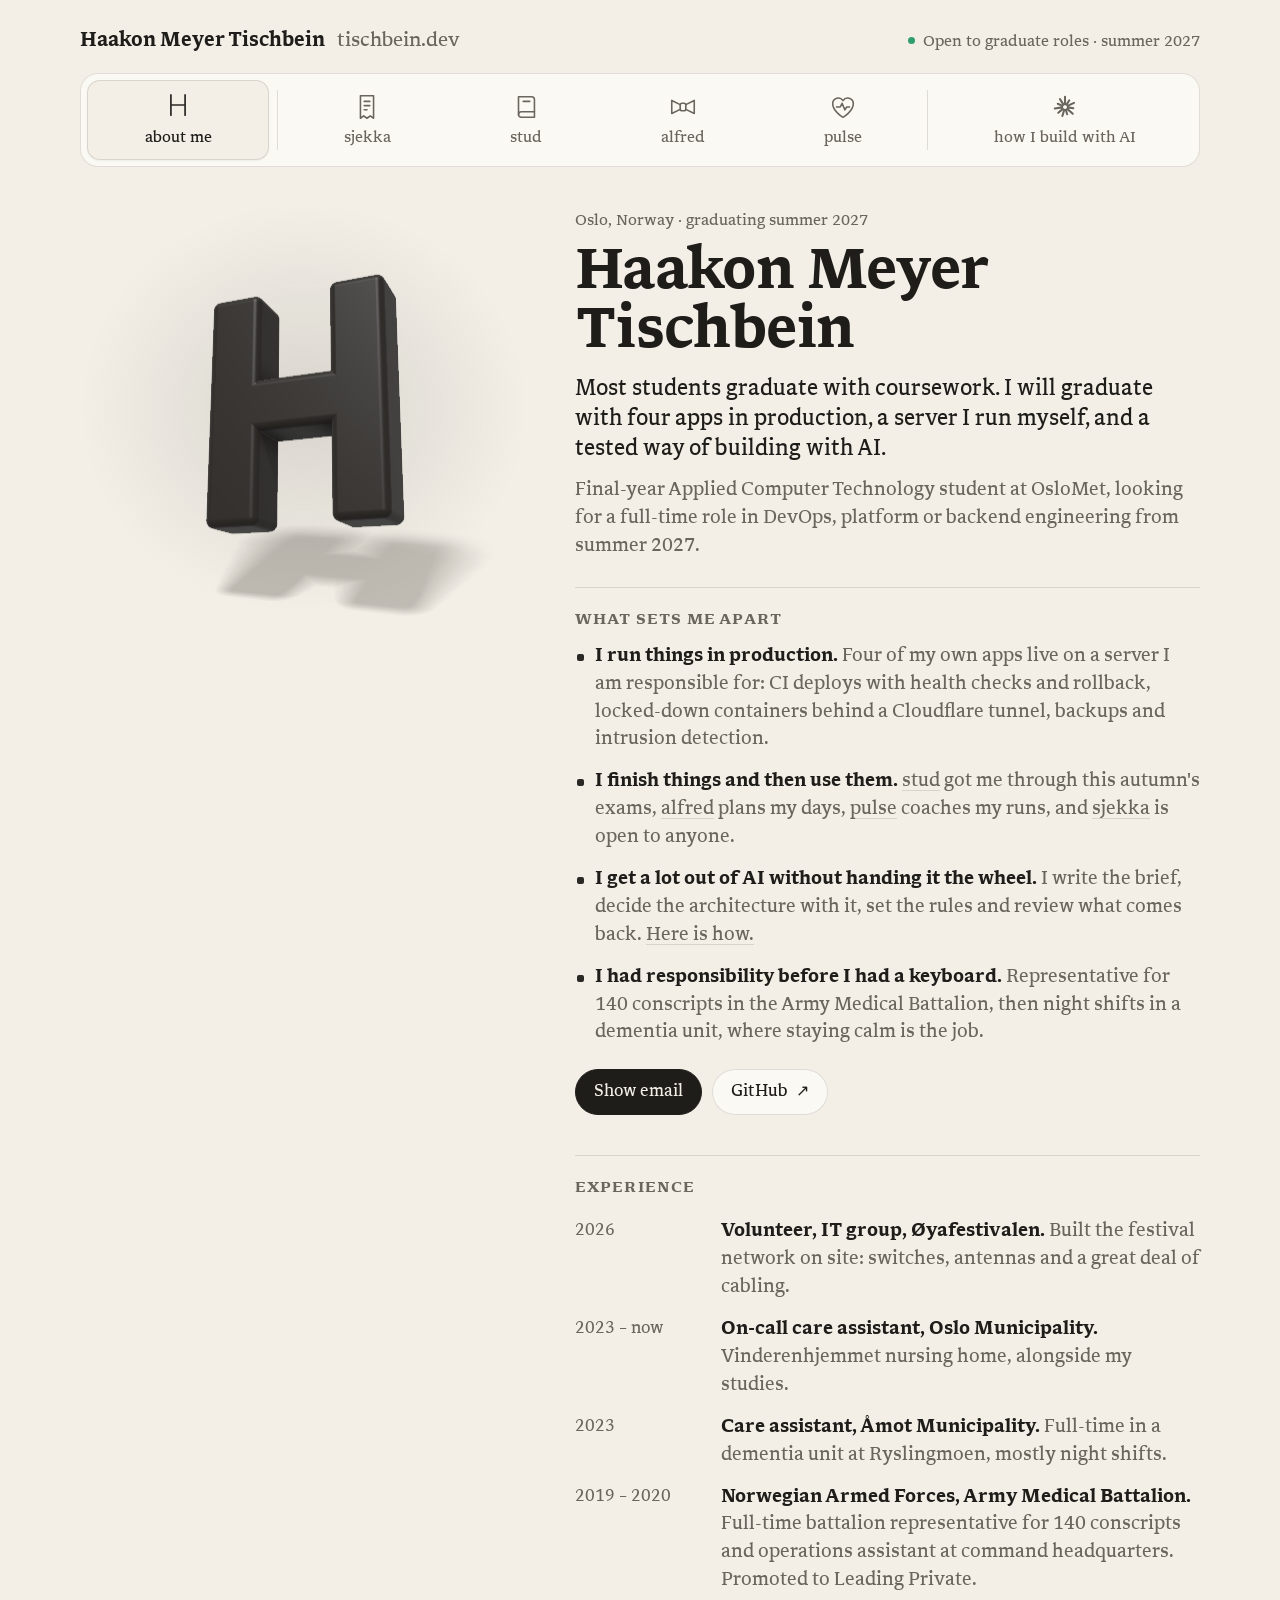
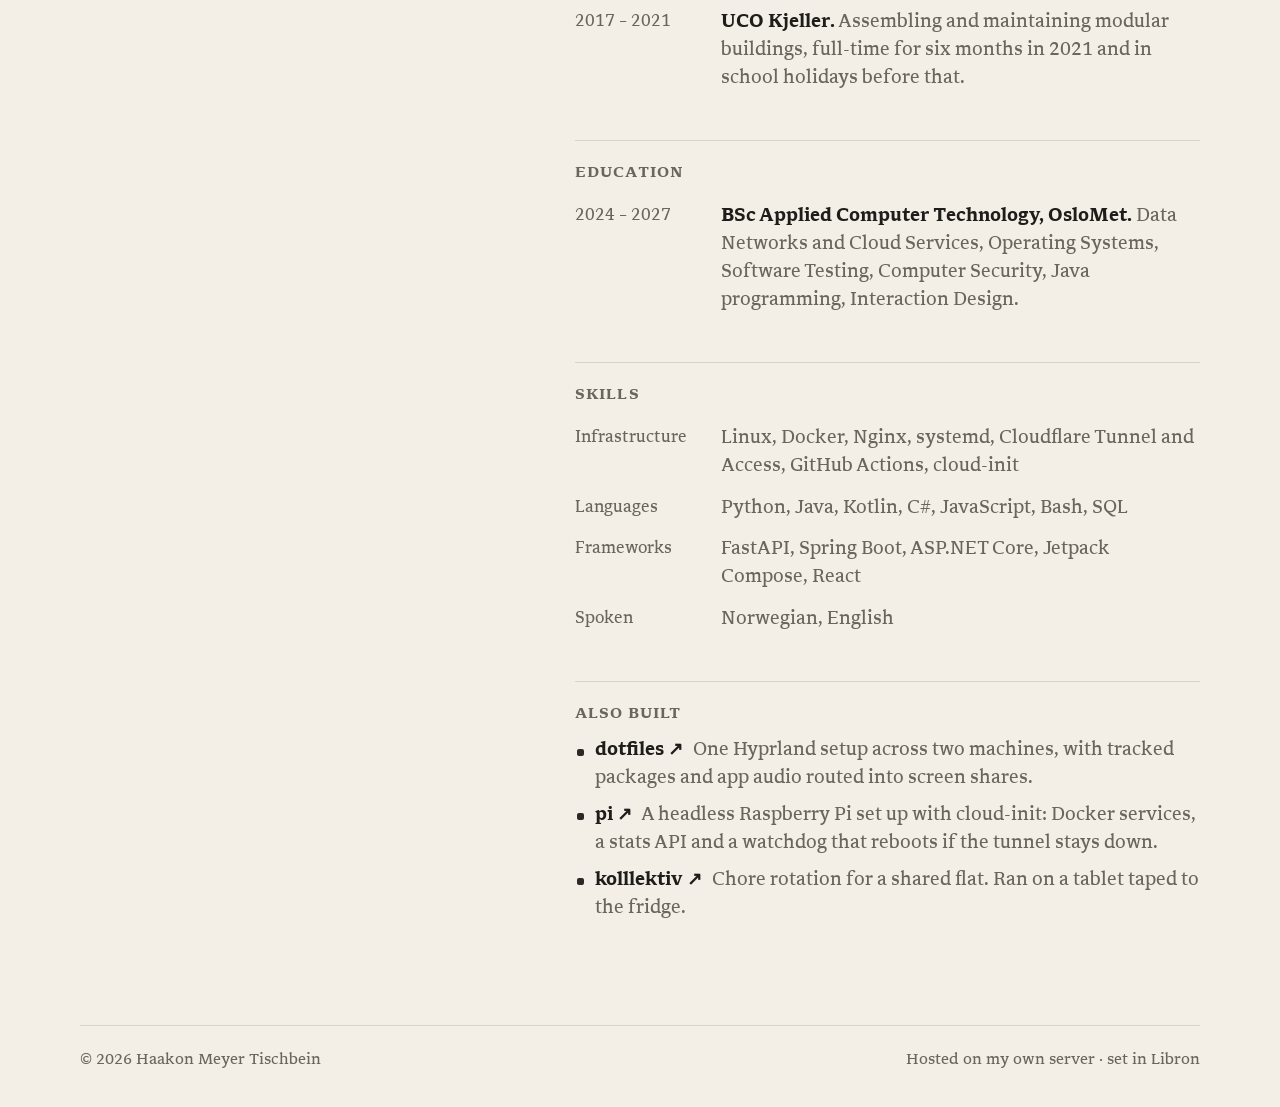
==== commit c1f5a75a: "Make my part in the architecture explicit Co-Authored-By: Claude Fable 5.2 <noreply@anthropic.com> C" ====
--- a/index.html
+++ b/index.html
@@ -8,7 +8,7 @@
     <meta name="theme-color" content="#f3efe7">
     <link rel="icon" type="image/svg+xml" href="static/favicon.svg?v=3">
     <link rel="preload" href="static/fonts/Libron-Regular.woff2" as="font" type="font/woff2" crossorigin>
-    <link rel="stylesheet" href="style.css?v=9">
+    <link rel="stylesheet" href="style.css?v=10">
     <script>document.documentElement.classList.add("js");</script>
 </head>
 <body>
@@ -64,7 +64,7 @@
             <ul class="why">
                 <li><b>I run things in production.</b> Four of my own apps live on a server I am responsible for: CI deploys with health checks and rollback, locked-down containers behind a Cloudflare tunnel, backups and intrusion detection.</li>
                 <li><b>I finish things and then use them.</b> <a href="#stud" data-goto="stud">stud</a> got me through this autumn's exams, <a href="#alfred" data-goto="alfred">alfred</a> plans my days, <a href="#pulse" data-goto="pulse">pulse</a> coaches my runs, and <a href="#sjekka" data-goto="sjekka">sjekka</a> is open to anyone.</li>
-                <li><b>I get a lot out of AI without handing it the wheel.</b> I write the brief, set the rules and review what comes back. <a href="#ai" data-goto="ai">Here is how.</a></li>
+                <li><b>I get a lot out of AI without handing it the wheel.</b> I write the brief, decide the architecture with it, set the rules and review what comes back. <a href="#ai" data-goto="ai">Here is how.</a></li>
                 <li><b>I had responsibility before I had a keyboard.</b> Representative for 140 conscripts in the Army Medical Battalion, then night shifts in a dementia unit, where staying calm is the job.</li>
             </ul>
 
@@ -200,9 +200,10 @@
         <section id="ai" class="panel">
             <p class="kicker">Method</p>
             <h2>How I build with AI</h2>
-            <p class="lede">Most of the code in these apps was written by Claude. What to build, the constraints, the review standard and the running of it in production are mine. I think being open about that is more useful than pretending otherwise.</p>
+            <p class="lede">Most of the code in these apps was written by Claude. What to build, how it is put together, the review standard and the running of it in production are my calls. I think being open about that is more useful than pretending otherwise.</p>
             <ol class="steps">
                 <li><b>Brief before code.</b> Every project starts as a written brief. The model asks me questions first; my answers are recorded as decisions.</li>
+                <li><b>Architecture with the last word.</b> The model drafts a design, I push on it, and the structural choices are mine: what is its own app, what runs where, what talks to what.</li>
                 <li><b>Contracts between parts.</b> App and server agree on a documented API, so separate agents can build both sides in parallel.</li>
                 <li><b>Isolated agents, real review.</b> Each agent works in its own clone on a branch. Nothing merges before tests pass in a fresh clone and the risky code has been read.</li>
                 <li><b>Deterministic core.</b> Rules live in ordinary code with tests. Language models get narrow, checked jobs, and the apps keep working without them.</li>
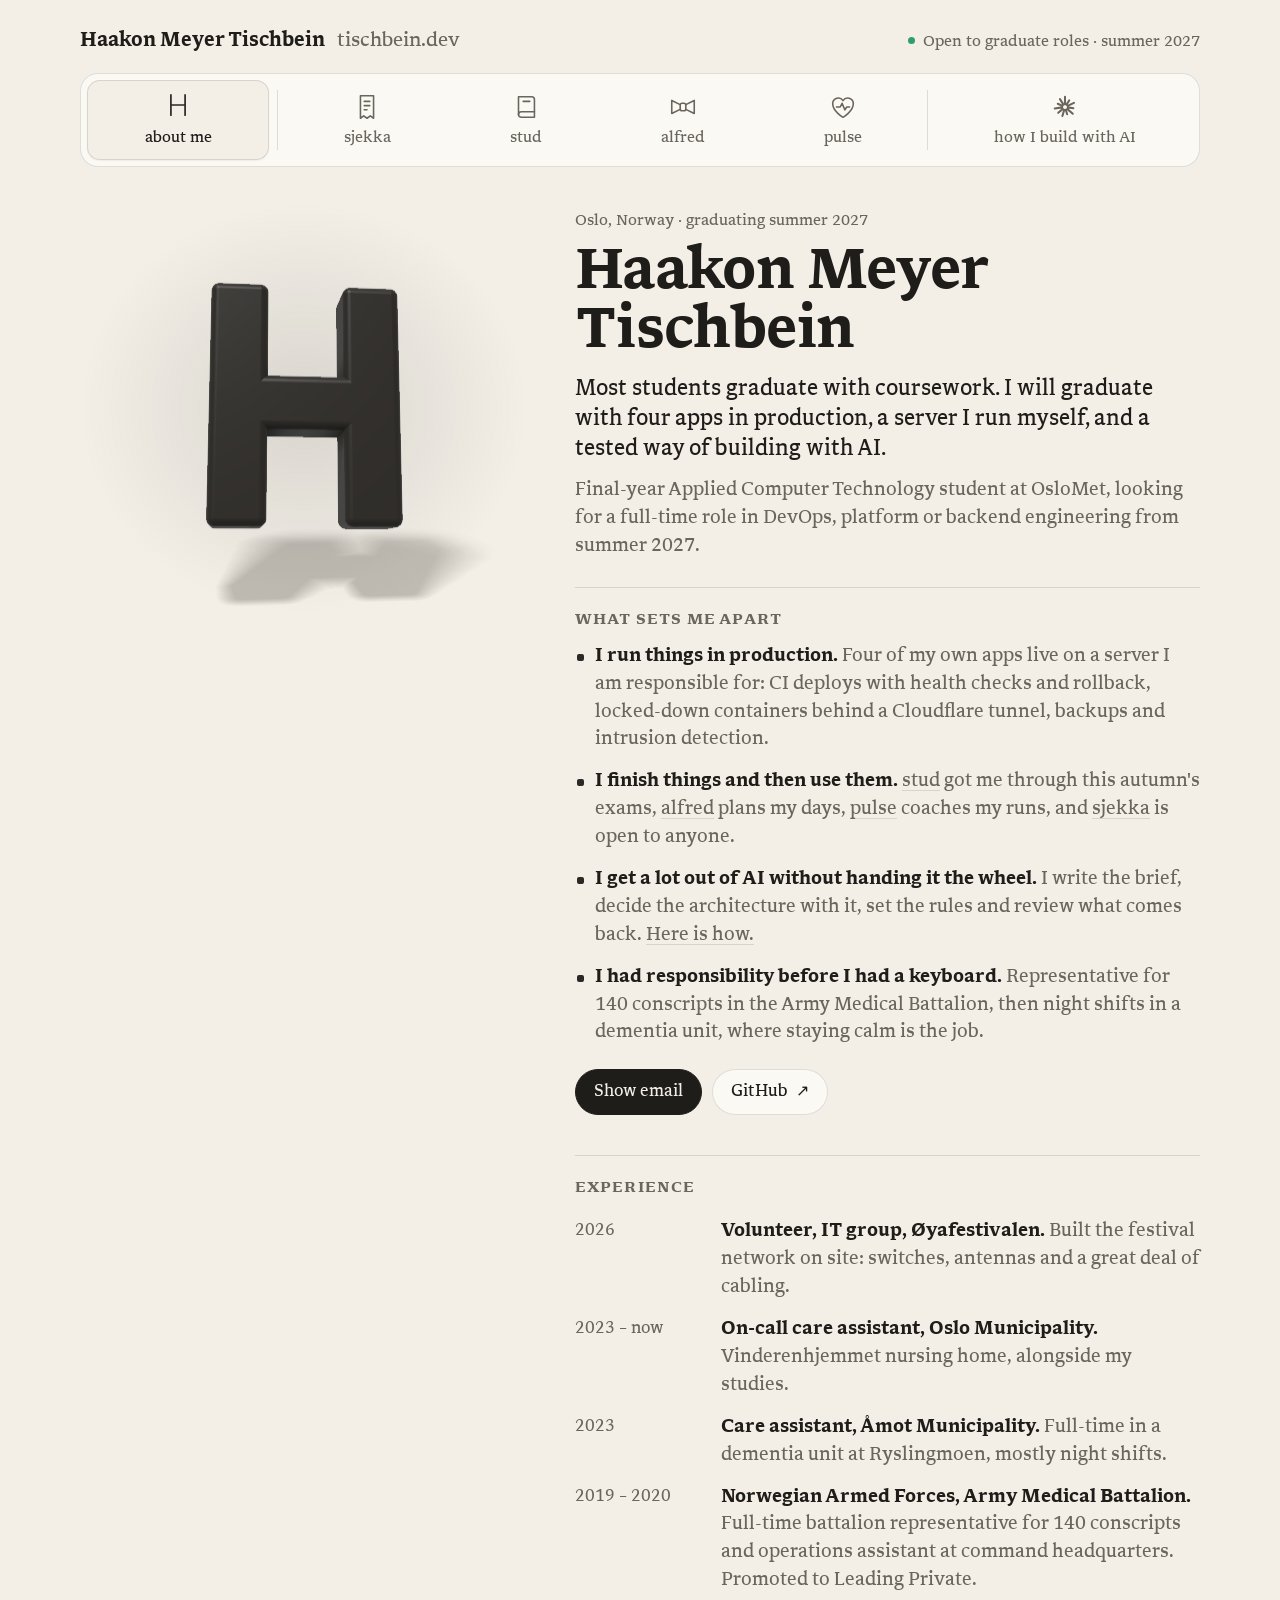
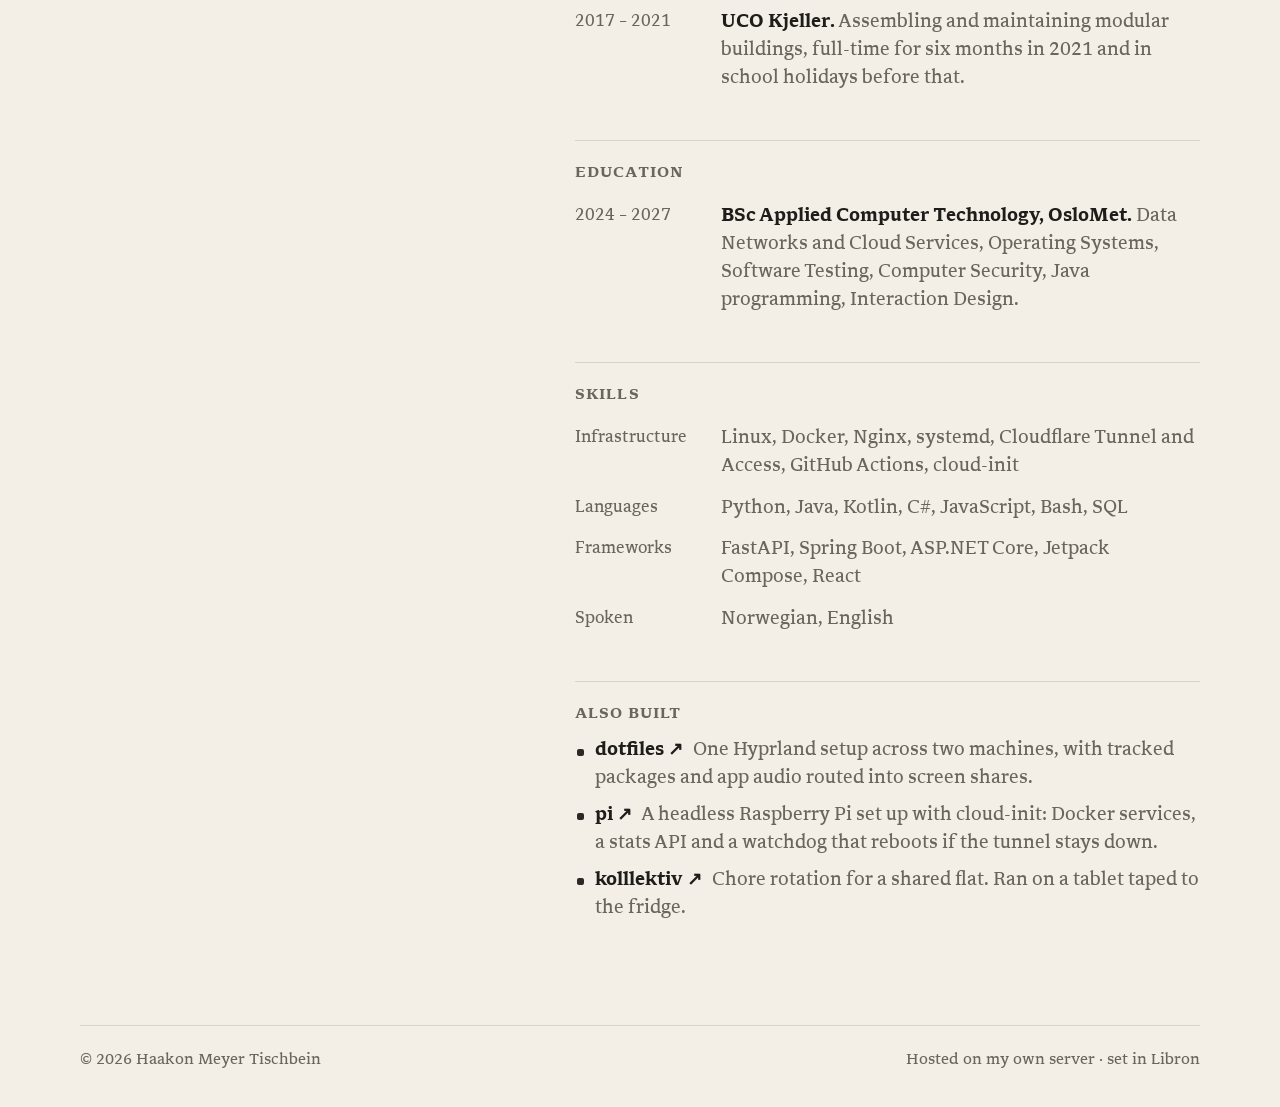
==== commit fbf024f0: "Lead each app with why I built it; describe stud's Canvas sync Co-Authored-By: Claude Fable 5.2 <nor" ====
--- a/index.html
+++ b/index.html
@@ -8,7 +8,7 @@
     <meta name="theme-color" content="#f3efe7">
     <link rel="icon" type="image/svg+xml" href="static/favicon.svg?v=3">
     <link rel="preload" href="static/fonts/Libron-Regular.woff2" as="font" type="font/woff2" crossorigin>
-    <link rel="stylesheet" href="style.css?v=10">
+    <link rel="stylesheet" href="style.css?v=11">
     <script>document.documentElement.classList.add("js");</script>
 </head>
 <body>
@@ -106,7 +106,9 @@
         <section id="sjekka" class="panel">
             <p class="kicker"><span class="live">live</span> Web app · public</p>
             <h2>sjekka</h2>
-            <p class="lede">Photograph a grocery receipt and it lands in a shared price database, so you can see what things really cost and where.</p>
+            <p class="whylabel">Why I built it</p>
+            <p class="lede">I am a student on a tight budget, and I wanted to compare my shopping lists across shops to find out where it is actually cheapest to shop.</p>
+            <p class="sub">Photograph a grocery receipt and it lands in a shared price database, so you can see what things really cost and where.</p>
             <a class="browser" href="https://sjekka.tischbein.dev" aria-label="Open the live sjekka demo">
                 <span class="chrome">sjekka.tischbein.dev <span class="arrow">↗</span></span>
                 <video muted loop playsinline preload="none" poster="static/sjekka/poster.jpg?v=2" aria-hidden="true">
@@ -132,29 +134,34 @@
         <section id="stud" class="panel">
             <p class="kicker"><span class="live">in daily use</span> Web + Android · private</p>
             <h2>stud</h2>
-            <p class="lede">My exam preparation in one place: a mirror of my course material, a daily study session, and short audiobook chapters with a quiz after each one.</p>
+            <p class="whylabel">Why I built it</p>
+            <p class="lede">Every lecturer uses Canvas differently, and none of it is organised the same way. I wanted every course in the same shape, without hunting for files and deadlines.</p>
+            <p class="sub">stud fetches everything from my Canvas courses every hour, keeps a copy of the files and sorts it all into the same folders for every course. On top of that it builds one deadline timeline, a daily study session, and short audiobook chapters with a quiz after each.</p>
             <div class="shots">
                 <figure><img src="static/shots/stud-today.webp" width="480" height="1068" loading="lazy" alt="stud's Today screen with the day's study session"><figcaption>Today's session</figcaption></figure>
                 <figure><img src="static/shots/stud-chapter.webp" width="480" height="1068" loading="lazy" alt="An audiobook chapter playing, with its learning goals"><figcaption>A five-minute chapter</figcaption></figure>
                 <figure><img src="static/shots/stud-quiz.webp" width="480" height="1068" loading="lazy" alt="A three-question quiz after the chapter"><figcaption>Quiz on what you heard</figcaption></figure>
             </div>
-            <p class="note">Screens show made-up demo courses. The real app sits behind Cloudflare Access.</p>
-            <ol class="flow" style="--n:5" aria-label="How an audiobook chapter is made">
-                <li><b>Topic</b><span>from the exam list</span></li><li><b>Script</b><span>Claude writes it for the ear</span></li><li><b>Check</b><span>automatic, rewrite on fail</span></li><li><b>Voice</b><span>rendered on my server</span></li><li><b>Phone</b><span>offline, then a quiz</span></li>
-            </ol>
-            <ul class="points">
-                <li>Chapters are only written about ten ahead of where I am, and a monthly budget cap stops the spend.</li>
-                <li>Course material is also served to Claude through a read-only MCP server, so I can ask about my own syllabus.</li>
-                <li>The Android app works offline and queues what I do until there is a connection.</li>
-            </ul>
-            <ul class="tags"><li>FastAPI</li><li>SQLAlchemy</li><li>Claude API</li><li>MCP</li><li>Kotlin</li><li>Media3</li><li>Cloudflare Access</li></ul>
+            <p class="note">Screens show the Android app with made-up demo courses. The real app sits behind Cloudflare Access.</p>
+            <ol class="flow" style="--n:5" aria-label="How course material flows through stud">
+                <li><b>Canvas</b><span>every course, hourly, read-only</span></li><li><b>Mirror</b><span>files kept, hidden ones too</span></li><li><b>Sort</b><span>rules first, Claude for the rest</span></li><li><b>Study</b><span>daily session, cards, mock exams</span></li><li><b>Listen</b><span>spoken chapters, then a quiz</span></li>
+            </ol>
+            <ul class="points">
+                <li>Automatic retrieval from Canvas: assignments, modules, files, pages and announcements. It finds files a lecturer tucked away inside modules or page links, and keeps its copy when something is removed.</li>
+                <li>Deadlines that only exist as a sentence in an announcement are picked out by Claude and added to the timeline, marked as inferred with the sentence they came from.</li>
+                <li>Sorting and syncing carry on with rules alone when Claude is unavailable, and a monthly budget cap stops the spend.</li>
+                <li>The same material is served to Claude through a read-only MCP server, and the Android app works offline.</li>
+            </ul>
+            <ul class="tags"><li>Canvas API</li><li>FastAPI</li><li>SQLAlchemy</li><li>Claude API</li><li>MCP</li><li>Kotlin</li><li>Media3</li><li>Cloudflare Access</li></ul>
             <p class="built">Built with Claude Code. <a href="#ai" data-goto="ai">How I work with it</a></p>
         </section>
 
         <section id="alfred" class="panel">
             <p class="kicker"><span class="live">in daily use</span> Android + backend · private</p>
             <h2>alfred</h2>
-            <p class="lede">A personal boss. Alfred plans my week around exams, work and training, taps me on the shoulder when a block starts, and keeps my news feed locked until the day's work is done.</p>
+            <p class="whylabel">Why I built it</p>
+            <p class="lede">I wanted less to think about. Deciding what to do next costs energy I would rather spend doing it, so I built something that lets me just get to work on what needs to be done.</p>
+            <p class="sub">A personal boss. Alfred plans my week around exams, work and training, taps me on the shoulder when a block starts, and keeps my news feed locked until the day's work is done.</p>
             <div class="shots">
                 <figure><img src="static/shots/alfred-today.webp" width="480" height="1068" loading="lazy" alt="Alfred's Today screen with a study block in progress"><figcaption>Today</figcaption></figure>
                 <figure><img src="static/shots/alfred-week.webp" width="480" height="1068" loading="lazy" alt="The planned week as a calendar"><figcaption>The planned week</figcaption></figure>
@@ -176,7 +183,9 @@
         <section id="pulse" class="panel">
             <p class="kicker"><span class="live">in use</span> Android + backend · open source</p>
             <h2>pulse</h2>
-            <p class="lede">An interval coach for a Polar H10 chest strap. It reads my heart rate live, tells me by voice when I drift out of the target zone, and shows whether I am getting fitter.</p>
+            <p class="whylabel">Why I built it</p>
+            <p class="lede">I found the official apps less intuitive than they should be, and some of the features I wanted sit behind a paywall. So I built the coach I wanted.</p>
+            <p class="sub">An interval coach for a Polar H10 chest strap. It reads my heart rate live, tells me by voice when I drift out of the target zone, and shows whether I am getting fitter.</p>
             <div class="shots">
                 <figure><img src="static/shots/pulse-live.webp" width="480" height="1068" loading="lazy" alt="Live heart rate of 181 inside the target zone during an interval"><figcaption>Live, in zone</figcaption></figure>
                 <figure><img src="static/shots/pulse-summary.webp" width="480" height="1068" loading="lazy" alt="Summary of a 4x4 interval session with a heart-rate chart"><figcaption>After a 4×4 session</figcaption></figure>
--- a/style.css
+++ b/style.css
@@ -157,6 +157,7 @@
   font-size: 13px;
   font-weight: 700;
 }
+.panel h2 { margin-bottom: 18px !important; }
 .panel h1, .panel h2 {
   margin: 0 0 14px;
   font-size: clamp(38px, 5vw, 56px);
@@ -176,7 +177,16 @@
   color: var(--soft);
 }
 .lede:has(+ .sub) { margin-bottom: 12px; }
-.sub { max-width: 38em; margin: 0 0 4px; color: var(--soft); }
+.sub { max-width: 38em; margin: 0 0 24px; color: var(--soft); }
+#about .sub { margin-bottom: 4px; }
+.whylabel {
+  margin: 0 0 6px;
+  font-size: 13px;
+  font-weight: 700;
+  letter-spacing: 0.09em;
+  text-transform: uppercase;
+  color: color-mix(in srgb, var(--accent) 80%, var(--text));
+}
 .panel h3.first { margin-top: 26px; }
 .lede {
   max-width: 36em;
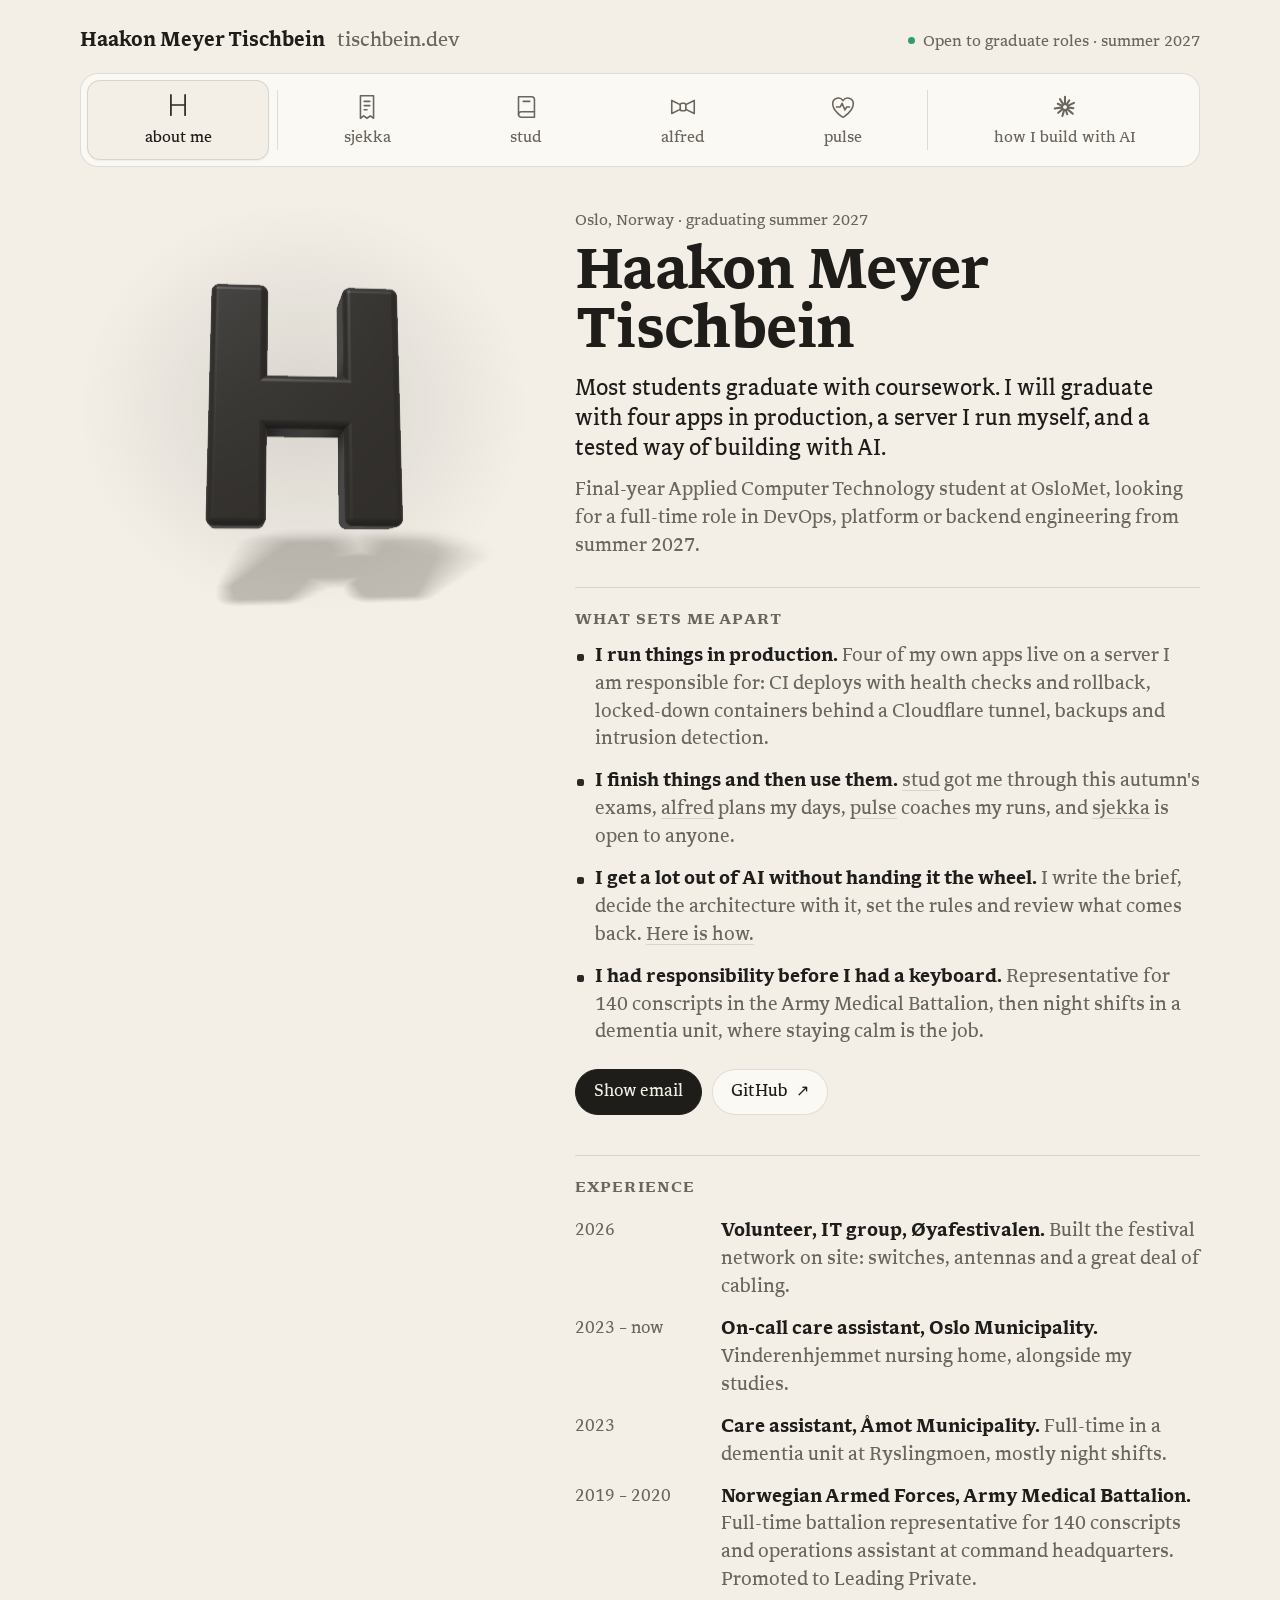
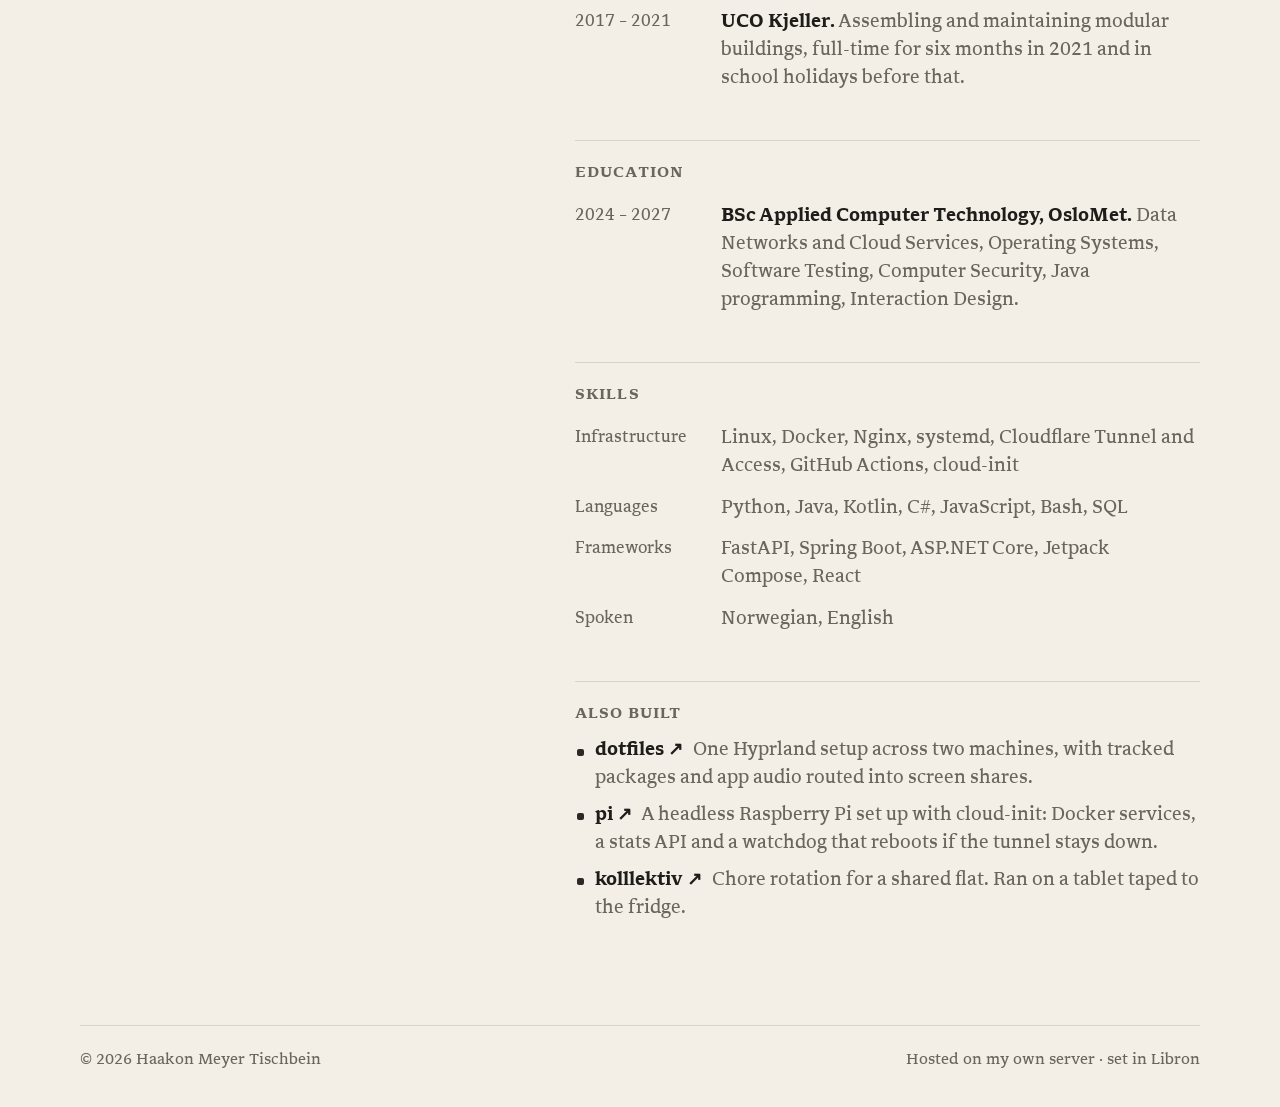
==== commit 6f7392f8: "stud: web screenshots of the Canvas mirror from made-up courses Co-Authored-By: Claude Fable 5.2 <no" ====
--- a/index.html
+++ b/index.html
@@ -8,7 +8,7 @@
     <meta name="theme-color" content="#f3efe7">
     <link rel="icon" type="image/svg+xml" href="static/favicon.svg?v=3">
     <link rel="preload" href="static/fonts/Libron-Regular.woff2" as="font" type="font/woff2" crossorigin>
-    <link rel="stylesheet" href="style.css?v=11">
+    <link rel="stylesheet" href="style.css?v=12">
     <script>document.documentElement.classList.add("js");</script>
 </head>
 <body>
@@ -137,12 +137,16 @@
             <p class="whylabel">Why I built it</p>
             <p class="lede">Every lecturer uses Canvas differently, and none of it is organised the same way. I wanted every course in the same shape, without hunting for files and deadlines.</p>
             <p class="sub">stud fetches everything from my Canvas courses every hour, keeps a copy of the files and sorts it all into the same folders for every course. On top of that it builds one deadline timeline, a daily study session, and short audiobook chapters with a quiz after each.</p>
+            <div class="webshots">
+                <figure><div class="browser"><span class="chrome">stud · courses and deadlines</span><img src="static/shots/stud-web-home.webp" width="1380" height="900" loading="lazy" alt="stud's front page: three courses and one timeline of upcoming deadlines"></div><figcaption>Every course, one deadline timeline</figcaption></figure>
+                <figure><div class="browser"><span class="chrome">stud · one course</span><img src="static/shots/stud-web-course.webp" width="1380" height="630" loading="lazy" alt="A course page with the same folders as every other course: lectures, assignments, exercises, exams, readings"></div><figcaption>The same folders for every course</figcaption></figure>
+            </div>
             <div class="shots">
                 <figure><img src="static/shots/stud-today.webp" width="480" height="1068" loading="lazy" alt="stud's Today screen with the day's study session"><figcaption>Today's session</figcaption></figure>
                 <figure><img src="static/shots/stud-chapter.webp" width="480" height="1068" loading="lazy" alt="An audiobook chapter playing, with its learning goals"><figcaption>A five-minute chapter</figcaption></figure>
                 <figure><img src="static/shots/stud-quiz.webp" width="480" height="1068" loading="lazy" alt="A three-question quiz after the chapter"><figcaption>Quiz on what you heard</figcaption></figure>
             </div>
-            <p class="note">Screens show the Android app with made-up demo courses. The real app sits behind Cloudflare Access.</p>
+            <p class="note">Screens show the web app and the Android app with made-up demo courses. The real app sits behind Cloudflare Access.</p>
             <ol class="flow" style="--n:5" aria-label="How course material flows through stud">
                 <li><b>Canvas</b><span>every course, hourly, read-only</span></li><li><b>Mirror</b><span>files kept, hidden ones too</span></li><li><b>Sort</b><span>rules first, Claude for the rest</span></li><li><b>Study</b><span>daily session, cards, mock exams</span></li><li><b>Listen</b><span>spoken chapters, then a quiz</span></li>
             </ol>
--- a/style.css
+++ b/style.css
@@ -215,6 +215,17 @@
 }
 .shots figcaption { margin-top: 10px; font-size: 14px; color: var(--soft); text-align: center; }
 .note { margin: 0 0 26px; font-size: 14px; color: var(--soft); }
+
+.webshots {
+  display: grid;
+  grid-template-columns: minmax(0, 1fr);
+  gap: 18px;
+  margin: 0 0 22px;
+}
+.webshots figure { margin: 0; }
+.webshots .browser { margin: 0; }
+.webshots img { display: block; width: 100%; height: auto; }
+.webshots figcaption { margin-top: 10px; font-size: 14px; color: var(--soft); text-align: center; }
 
 /* browser frame for the sjekka recording */
 .browser {
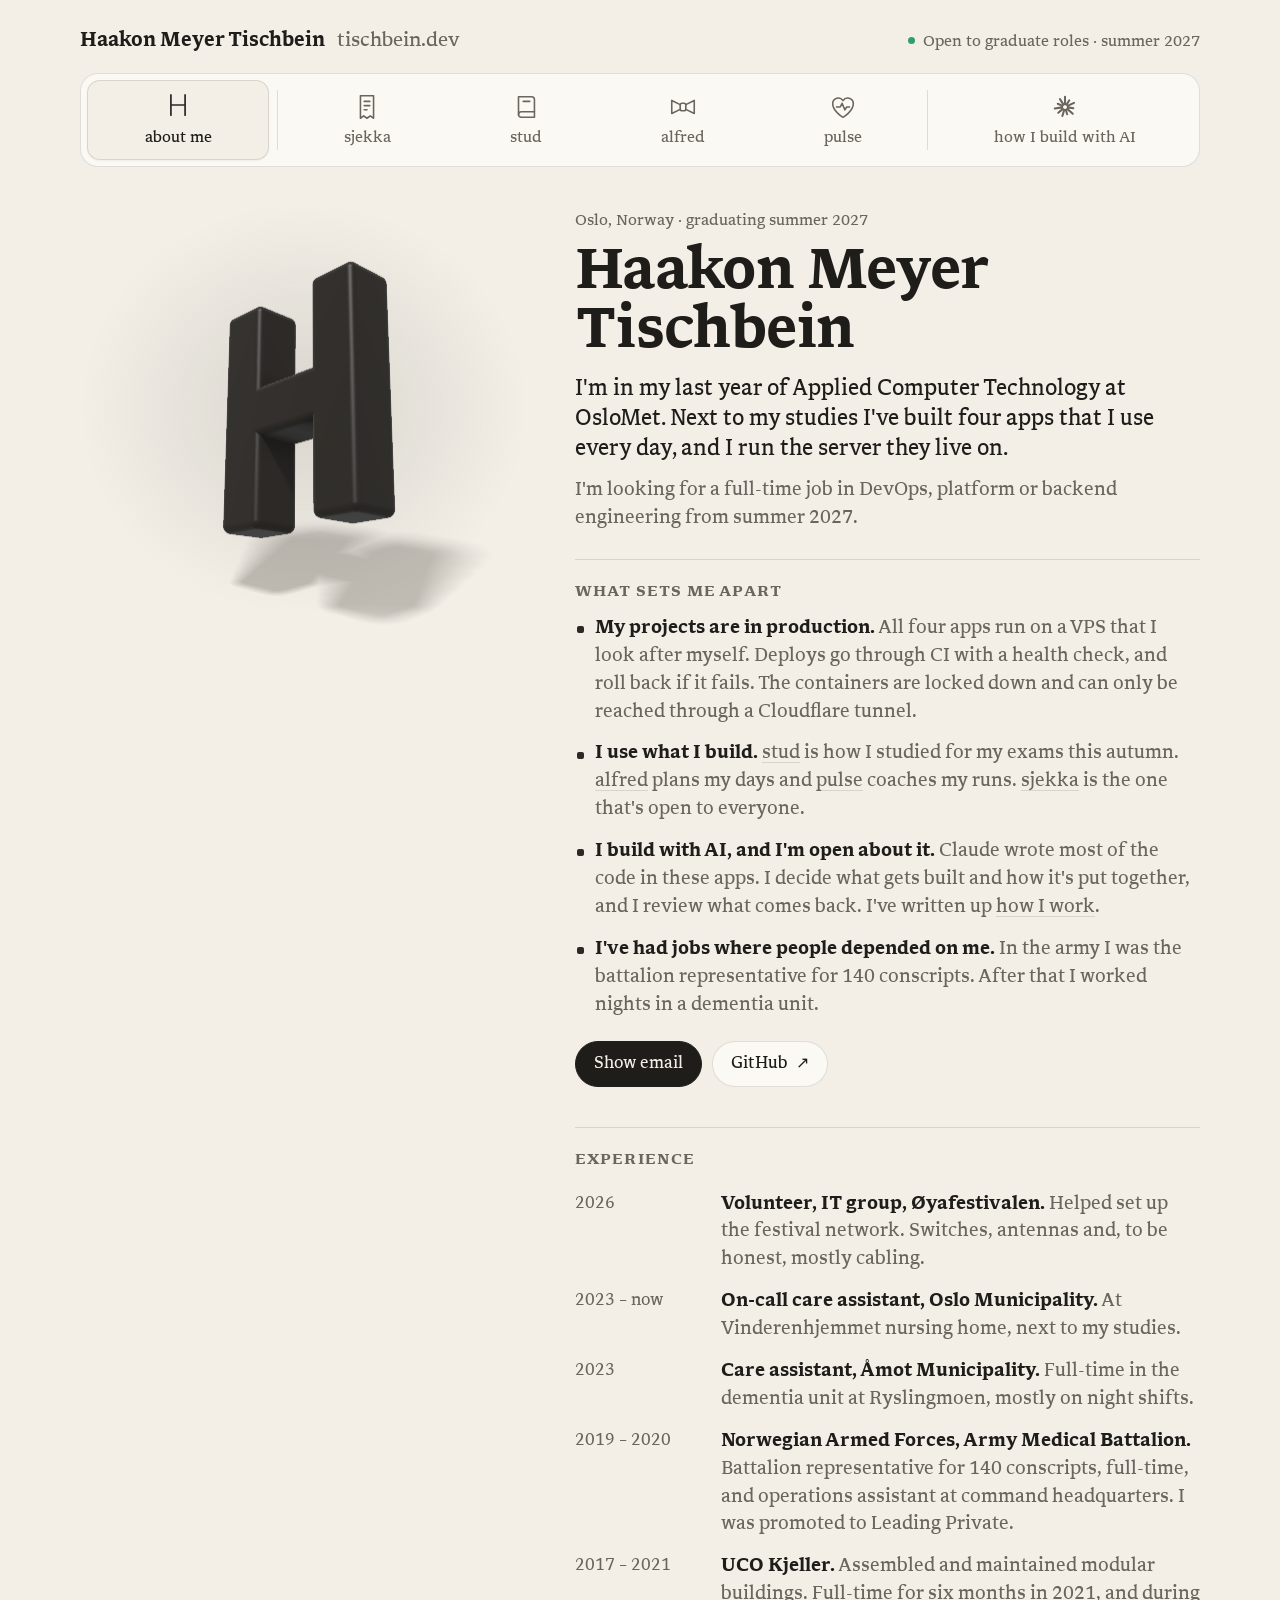
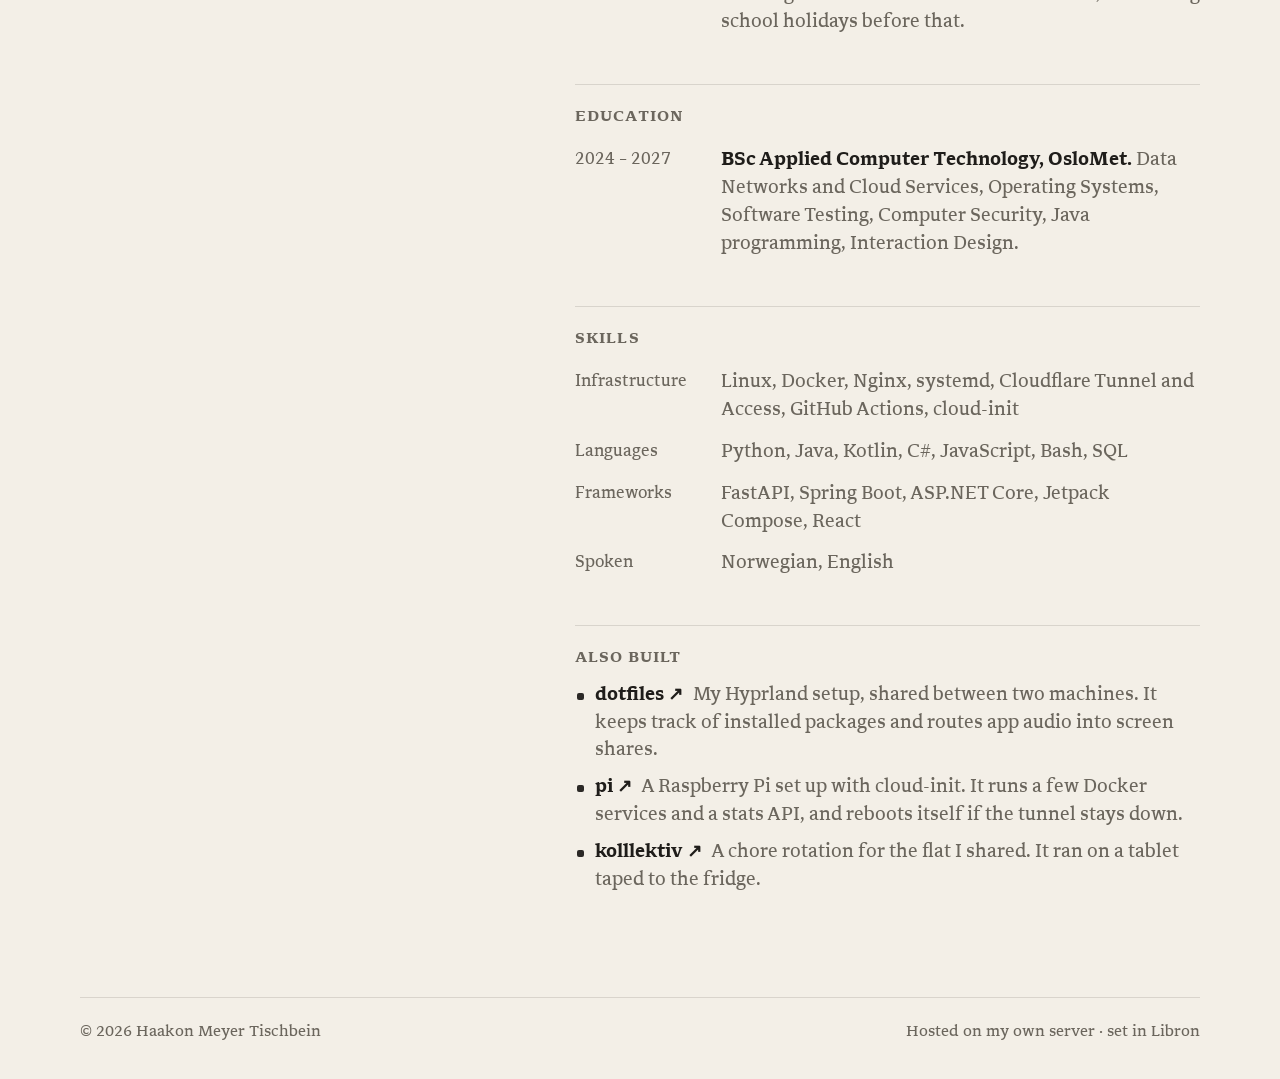
==== commit c8fe8916: "Rewrite the copy in a plainer, more personal voice Co-Authored-By: Claude Fable 5.2 <noreply@anthrop" ====
--- a/index.html
+++ b/index.html
@@ -4,11 +4,11 @@
     <meta charset="UTF-8">
     <meta name="viewport" content="width=device-width, initial-scale=1.0">
     <title>Haakon Meyer Tischbein</title>
-    <meta name="description" content="Final-year Applied Computer Technology student at OsloMet. Four self-hosted apps in production, built with AI and run on my own server. Open to graduate roles from summer 2027.">
+    <meta name="description" content="Final-year Applied Computer Technology student at OsloMet. I have built four apps that I use every day and I run the server they live on. Looking for a full-time job from summer 2027.">
     <meta name="theme-color" content="#f3efe7">
     <link rel="icon" type="image/svg+xml" href="static/favicon.svg?v=3">
     <link rel="preload" href="static/fonts/Libron-Regular.woff2" as="font" type="font/woff2" crossorigin>
-    <link rel="stylesheet" href="style.css?v=12">
+    <link rel="stylesheet" href="style.css?v=13">
     <script>document.documentElement.classList.add("js");</script>
 </head>
 <body>
@@ -56,16 +56,16 @@
         <section id="about" class="panel">
             <p class="kicker">Oslo, Norway · graduating summer 2027</p>
             <h1>Haakon Meyer Tischbein</h1>
-            <p class="lede">Most students graduate with coursework. I will graduate with four apps in production, a server I run myself, and a tested way of building with AI.</p>
-            <p class="sub">Final-year Applied Computer Technology student at OsloMet, looking for a full-time role in DevOps, platform or backend engineering from summer 2027.</p>
+            <p class="lede">I'm in my last year of Applied Computer Technology at OsloMet. Next to my studies I've built four apps that I use every day, and I run the server they live on.</p>
+            <p class="sub">I'm looking for a full-time job in DevOps, platform or backend engineering from summer 2027.</p>
 
             <h3 class="first">What sets me apart</h3>
 
             <ul class="why">
-                <li><b>I run things in production.</b> Four of my own apps live on a server I am responsible for: CI deploys with health checks and rollback, locked-down containers behind a Cloudflare tunnel, backups and intrusion detection.</li>
-                <li><b>I finish things and then use them.</b> <a href="#stud" data-goto="stud">stud</a> got me through this autumn's exams, <a href="#alfred" data-goto="alfred">alfred</a> plans my days, <a href="#pulse" data-goto="pulse">pulse</a> coaches my runs, and <a href="#sjekka" data-goto="sjekka">sjekka</a> is open to anyone.</li>
-                <li><b>I get a lot out of AI without handing it the wheel.</b> I write the brief, decide the architecture with it, set the rules and review what comes back. <a href="#ai" data-goto="ai">Here is how.</a></li>
-                <li><b>I had responsibility before I had a keyboard.</b> Representative for 140 conscripts in the Army Medical Battalion, then night shifts in a dementia unit, where staying calm is the job.</li>
+                <li><b>My projects are in production.</b> All four apps run on a VPS that I look after myself. Deploys go through CI with a health check, and roll back if it fails. The containers are locked down and can only be reached through a Cloudflare tunnel.</li>
+                <li><b>I use what I build.</b> <a href="#stud" data-goto="stud">stud</a> is how I studied for my exams this autumn. <a href="#alfred" data-goto="alfred">alfred</a> plans my days and <a href="#pulse" data-goto="pulse">pulse</a> coaches my runs. <a href="#sjekka" data-goto="sjekka">sjekka</a> is the one that's open to everyone.</li>
+                <li><b>I build with AI, and I'm open about it.</b> Claude wrote most of the code in these apps. I decide what gets built and how it's put together, and I review what comes back. I've written up <a href="#ai" data-goto="ai">how I work</a>.</li>
+                <li><b>I've had jobs where people depended on me.</b> In the army I was the battalion representative for 140 conscripts. After that I worked nights in a dementia unit.</li>
             </ul>
 
             <div class="actions">
@@ -75,11 +75,11 @@
 
             <h3>Experience</h3>
             <dl class="cv">
-                <div><dt>2026</dt><dd><b>Volunteer, IT group, Øyafestivalen.</b> Built the festival network on site: switches, antennas and a great deal of cabling.</dd></div>
-                <div><dt>2023 – now</dt><dd><b>On-call care assistant, Oslo Municipality.</b> Vinderenhjemmet nursing home, alongside my studies.</dd></div>
-                <div><dt>2023</dt><dd><b>Care assistant, Åmot Municipality.</b> Full-time in a dementia unit at Ryslingmoen, mostly night shifts.</dd></div>
-                <div><dt>2019 – 2020</dt><dd><b>Norwegian Armed Forces, Army Medical Battalion.</b> Full-time battalion representative for 140 conscripts and operations assistant at command headquarters. Promoted to Leading Private.</dd></div>
-                <div><dt>2017 – 2021</dt><dd><b>UCO Kjeller.</b> Assembling and maintaining modular buildings, full-time for six months in 2021 and in school holidays before that.</dd></div>
+                <div><dt>2026</dt><dd><b>Volunteer, IT group, Øyafestivalen.</b> Helped set up the festival network. Switches, antennas and, to be honest, mostly cabling.</dd></div>
+                <div><dt>2023 – now</dt><dd><b>On-call care assistant, Oslo Municipality.</b> At Vinderenhjemmet nursing home, next to my studies.</dd></div>
+                <div><dt>2023</dt><dd><b>Care assistant, Åmot Municipality.</b> Full-time in the dementia unit at Ryslingmoen, mostly on night shifts.</dd></div>
+                <div><dt>2019 – 2020</dt><dd><b>Norwegian Armed Forces, Army Medical Battalion.</b> Battalion representative for 140 conscripts, full-time, and operations assistant at command headquarters. I was promoted to Leading Private.</dd></div>
+                <div><dt>2017 – 2021</dt><dd><b>UCO Kjeller.</b> Assembled and maintained modular buildings. Full-time for six months in 2021, and during school holidays before that.</dd></div>
             </dl>
 
             <h3>Education</h3>
@@ -97,9 +97,9 @@
 
             <h3>Also built</h3>
             <ul class="also">
-                <li><a href="https://github.com/H44K0N/dotfiles">dotfiles <span class="arrow">↗</span></a> One Hyprland setup across two machines, with tracked packages and app audio routed into screen shares.</li>
-                <li><a href="https://github.com/H44K0N/pi">pi <span class="arrow">↗</span></a> A headless Raspberry Pi set up with cloud-init: Docker services, a stats API and a watchdog that reboots if the tunnel stays down.</li>
-                <li><a href="https://github.com/H44K0N/kolllektiv">kolllektiv <span class="arrow">↗</span></a> Chore rotation for a shared flat. Ran on a tablet taped to the fridge.</li>
+                <li><a href="https://github.com/H44K0N/dotfiles">dotfiles <span class="arrow">↗</span></a> My Hyprland setup, shared between two machines. It keeps track of installed packages and routes app audio into screen shares.</li>
+                <li><a href="https://github.com/H44K0N/pi">pi <span class="arrow">↗</span></a> A Raspberry Pi set up with cloud-init. It runs a few Docker services and a stats API, and reboots itself if the tunnel stays down.</li>
+                <li><a href="https://github.com/H44K0N/kolllektiv">kolllektiv <span class="arrow">↗</span></a> A chore rotation for the flat I shared. It ran on a tablet taped to the fridge.</li>
             </ul>
         </section>
 
@@ -107,8 +107,8 @@
             <p class="kicker"><span class="live">live</span> Web app · public</p>
             <h2>sjekka</h2>
             <p class="whylabel">Why I built it</p>
-            <p class="lede">I am a student on a tight budget, and I wanted to compare my shopping lists across shops to find out where it is actually cheapest to shop.</p>
-            <p class="sub">Photograph a grocery receipt and it lands in a shared price database, so you can see what things really cost and where.</p>
+            <p class="lede">I'm a student and money is tight. I wanted to compare my shopping lists across shops and see where it's actually cheapest.</p>
+            <p class="sub">You take a photo of a grocery receipt and the prices go into a shared database. Then you can look up what things cost in which shop.</p>
             <a class="browser" href="https://sjekka.tischbein.dev" aria-label="Open the live sjekka demo">
                 <span class="chrome">sjekka.tischbein.dev <span class="arrow">↗</span></span>
                 <video muted loop playsinline preload="none" poster="static/sjekka/poster.jpg?v=2" aria-hidden="true">
@@ -120,110 +120,110 @@
                 <li><b>Photo</b><span>of a receipt</span></li><li><b>Read</b><span>Gemini, against a strict schema</span></li><li><b>Queue</b><span>retries, duplicates, unit prices</span></li><li><b>Prices</b><span>one shared database</span></li>
             </ol>
             <ul class="points">
-                <li>The model's answer has to fit a fixed schema, so a bad read is rejected and retried, never stored.</li>
-                <li>Deployed by CI to my own server, with a health check and automatic rollback.</li>
+                <li>Gemini has to answer in a fixed format. If a reading doesn't fit, it's thrown out and tried again, so bad data doesn't end up in the database.</li>
+                <li>CI deploys it to my server, checks that it's healthy and rolls back if it isn't.</li>
             </ul>
             <ul class="tags"><li>FastAPI</li><li>SQLite</li><li>Gemini</li><li>Docker</li><li>GitHub Actions</li></ul>
             <div class="actions">
                 <a class="pill primary" href="https://sjekka.tischbein.dev">Open live demo <span class="arrow">↗</span></a>
                 <a class="pill" href="https://github.com/H44K0N/sjekka">Source <span class="arrow">↗</span></a>
             </div>
-            <p class="built">Built with Claude Code. <a href="#ai" data-goto="ai">How I work with it</a></p>
+            <p class="built">Built with Claude Code. <a href="#ai" data-goto="ai">Here's how I work with it.</a></p>
         </section>
 
         <section id="stud" class="panel">
             <p class="kicker"><span class="live">in daily use</span> Web + Android · private</p>
             <h2>stud</h2>
             <p class="whylabel">Why I built it</p>
-            <p class="lede">Every lecturer uses Canvas differently, and none of it is organised the same way. I wanted every course in the same shape, without hunting for files and deadlines.</p>
-            <p class="sub">stud fetches everything from my Canvas courses every hour, keeps a copy of the files and sorts it all into the same folders for every course. On top of that it builds one deadline timeline, a daily study session, and short audiobook chapters with a quiz after each.</p>
+            <p class="lede">Every lecturer uses Canvas in their own way, and it's a mess. I got tired of hunting for files and deadlines, so I wanted all my courses to look the same.</p>
+            <p class="sub">stud pulls everything from my Canvas courses once an hour, keeps a copy of the files and sorts them into the same folders for every course. It also puts all the deadlines on one timeline. Later I added a daily study session and short audiobook chapters with a quiz after each one.</p>
             <div class="webshots">
-                <figure><div class="browser"><span class="chrome">stud · courses and deadlines</span><img src="static/shots/stud-web-home.webp" width="1380" height="900" loading="lazy" alt="stud's front page: three courses and one timeline of upcoming deadlines"></div><figcaption>Every course, one deadline timeline</figcaption></figure>
-                <figure><div class="browser"><span class="chrome">stud · one course</span><img src="static/shots/stud-web-course.webp" width="1380" height="630" loading="lazy" alt="A course page with the same folders as every other course: lectures, assignments, exercises, exams, readings"></div><figcaption>The same folders for every course</figcaption></figure>
+                <figure><div class="browser"><span class="chrome">stud · courses and deadlines</span><img src="static/shots/stud-web-home.webp" width="1380" height="900" loading="lazy" alt="stud's front page: three courses and one timeline of upcoming deadlines"></div><figcaption>All courses and their deadlines on one page</figcaption></figure>
+                <figure><div class="browser"><span class="chrome">stud · one course</span><img src="static/shots/stud-web-course.webp" width="1380" height="630" loading="lazy" alt="A course page with the same folders as every other course: lectures, assignments, exercises, exams, readings"></div><figcaption>Every course gets the same folders</figcaption></figure>
             </div>
             <div class="shots">
                 <figure><img src="static/shots/stud-today.webp" width="480" height="1068" loading="lazy" alt="stud's Today screen with the day's study session"><figcaption>Today's session</figcaption></figure>
                 <figure><img src="static/shots/stud-chapter.webp" width="480" height="1068" loading="lazy" alt="An audiobook chapter playing, with its learning goals"><figcaption>A five-minute chapter</figcaption></figure>
                 <figure><img src="static/shots/stud-quiz.webp" width="480" height="1068" loading="lazy" alt="A three-question quiz after the chapter"><figcaption>Quiz on what you heard</figcaption></figure>
             </div>
-            <p class="note">Screens show the web app and the Android app with made-up demo courses. The real app sits behind Cloudflare Access.</p>
+            <p class="note">The screenshots show made-up courses. The real one is behind Cloudflare Access.</p>
             <ol class="flow" style="--n:5" aria-label="How course material flows through stud">
                 <li><b>Canvas</b><span>every course, hourly, read-only</span></li><li><b>Mirror</b><span>files kept, hidden ones too</span></li><li><b>Sort</b><span>rules first, Claude for the rest</span></li><li><b>Study</b><span>daily session, cards, mock exams</span></li><li><b>Listen</b><span>spoken chapters, then a quiz</span></li>
             </ol>
             <ul class="points">
-                <li>Automatic retrieval from Canvas: assignments, modules, files, pages and announcements. It finds files a lecturer tucked away inside modules or page links, and keeps its copy when something is removed.</li>
-                <li>Deadlines that only exist as a sentence in an announcement are picked out by Claude and added to the timeline, marked as inferred with the sentence they came from.</li>
-                <li>Sorting and syncing carry on with rules alone when Claude is unavailable, and a monthly budget cap stops the spend.</li>
-                <li>The same material is served to Claude through a read-only MCP server, and the Android app works offline.</li>
+                <li>It fetches assignments, modules, files, pages and announcements from Canvas. It also finds files that are only linked from inside a module or a page, and it keeps its copy if the lecturer removes something.</li>
+                <li>Some deadlines only exist as a sentence in an announcement. Claude reads those and adds them to the timeline, marked as inferred, with the sentence shown next to them.</li>
+                <li>If Claude is down or the monthly budget is used up, the sync still runs and the sorting falls back to plain rules.</li>
+                <li>Claude can read the same material through a read-only MCP server, which is how I ask questions about my own syllabus. The Android app works offline.</li>
             </ul>
             <ul class="tags"><li>Canvas API</li><li>FastAPI</li><li>SQLAlchemy</li><li>Claude API</li><li>MCP</li><li>Kotlin</li><li>Media3</li><li>Cloudflare Access</li></ul>
-            <p class="built">Built with Claude Code. <a href="#ai" data-goto="ai">How I work with it</a></p>
+            <p class="built">Built with Claude Code. <a href="#ai" data-goto="ai">Here's how I work with it.</a></p>
         </section>
 
         <section id="alfred" class="panel">
             <p class="kicker"><span class="live">in daily use</span> Android + backend · private</p>
             <h2>alfred</h2>
             <p class="whylabel">Why I built it</p>
-            <p class="lede">I wanted less to think about. Deciding what to do next costs energy I would rather spend doing it, so I built something that lets me just get to work on what needs to be done.</p>
-            <p class="sub">A personal boss. Alfred plans my week around exams, work and training, taps me on the shoulder when a block starts, and keeps my news feed locked until the day's work is done.</p>
+            <p class="lede">I wanted less to think about. Figuring out what to do next takes energy, and I'd rather spend it on doing what needs to be done. With Alfred I can just get to work.</p>
+            <p class="sub">Alfred is a personal boss. It plans my week around exams, work and training, and reminds me when a block starts. My news feed stays locked until the day's blocks are done.</p>
             <div class="shots">
                 <figure><img src="static/shots/alfred-today.webp" width="480" height="1068" loading="lazy" alt="Alfred's Today screen with a study block in progress"><figcaption>Today</figcaption></figure>
                 <figure><img src="static/shots/alfred-week.webp" width="480" height="1068" loading="lazy" alt="The planned week as a calendar"><figcaption>The planned week</figcaption></figure>
-                <figure><img src="static/shots/alfred-proof.webp" width="480" height="1068" loading="lazy" alt="Three quick questions to prove a study block was done"><figcaption>Proof before a block counts</figcaption></figure>
-            </div>
-            <p class="note">Screens are rendered from demo data.</p>
+                <figure><img src="static/shots/alfred-proof.webp" width="480" height="1068" loading="lazy" alt="Three quick questions to prove a study block was done"><figcaption>A quick quiz before a block counts</figcaption></figure>
+            </div>
+            <p class="note">The screenshots use demo data.</p>
             <ol class="flow" style="--n:4" aria-label="How Alfred is put together">
                 <li><b>State</b><span>one database</span></li><li><b>Rules</b><span>planning as plain code</span></li><li><b>LLM jobs</b><span>intake, briefing, quizzes</span></li><li><b>Phone</b><span>cached plan, its own alarms</span></li>
             </ol>
             <ul class="points">
-                <li>Everything works with the language model switched off. The model improves the wording and reads free text; it never owns the plan.</li>
-                <li>The phone answers instantly, online or not: actions are queued with idempotency keys and replayed in order.</li>
-                <li>Reads from my other apps (study deadlines from stud, training from pulse) so I organise almost nothing by hand.</li>
+                <li>It all works with the language model turned off. The plan is made by normal code. The model only helps with the wording and with reading what I type in.</li>
+                <li>The app responds straight away, even when I'm offline. What I do is queued and sent to the server in the same order once the connection is back.</li>
+                <li>It reads deadlines from stud and training from pulse, so I barely have to enter anything myself.</li>
             </ul>
             <ul class="tags"><li>Kotlin</li><li>Jetpack Compose</li><li>Room</li><li>FastAPI</li><li>Claude API</li><li>Docker</li></ul>
-            <p class="built">Built with Claude Code. <a href="#ai" data-goto="ai">How I work with it</a></p>
+            <p class="built">Built with Claude Code. <a href="#ai" data-goto="ai">Here's how I work with it.</a></p>
         </section>
 
         <section id="pulse" class="panel">
             <p class="kicker"><span class="live">in use</span> Android + backend · open source</p>
             <h2>pulse</h2>
             <p class="whylabel">Why I built it</p>
-            <p class="lede">I found the official apps less intuitive than they should be, and some of the features I wanted sit behind a paywall. So I built the coach I wanted.</p>
-            <p class="sub">An interval coach for a Polar H10 chest strap. It reads my heart rate live, tells me by voice when I drift out of the target zone, and shows whether I am getting fitter.</p>
+            <p class="lede">I didn't find the official apps very intuitive, and some of the features I wanted are behind a paywall. So I made my own.</p>
+            <p class="sub">pulse is an interval coach for the Polar H10 chest strap. It shows my heart rate live and tells me out loud when I'm outside the target zone. Afterwards I can see how the session went and whether I'm improving over time.</p>
             <div class="shots">
                 <figure><img src="static/shots/pulse-live.webp" width="480" height="1068" loading="lazy" alt="Live heart rate of 181 inside the target zone during an interval"><figcaption>Live, in zone</figcaption></figure>
                 <figure><img src="static/shots/pulse-summary.webp" width="480" height="1068" loading="lazy" alt="Summary of a 4x4 interval session with a heart-rate chart"><figcaption>After a 4×4 session</figcaption></figure>
                 <figure><img src="static/shots/pulse-progress.webp" width="480" height="1068" loading="lazy" alt="Progress over the last weeks: sessions, time in zone, recovery trend"><figcaption>Progress over weeks</figcaption></figure>
             </div>
-            <p class="note">Screens are rendered from simulated sessions.</p>
+            <p class="note">The screenshots use simulated sessions.</p>
             <ol class="flow" style="--n:4" aria-label="How a session flows through pulse">
                 <li><b>Strap</b><span>Polar H10 over Bluetooth</span></li><li><b>Engine</b><span>pure Kotlin, tested on simulated runs</span></li><li><b>Coach</b><span>voice cues and live screen</span></li><li><b>Sync</b><span>to my server</span></li>
             </ol>
             <ul class="points">
-                <li>The coaching logic is separate from Android, so whole workouts can be replayed in tests without a strap or a phone.</li>
-                <li>Handles the dull real-world cases: sensor drop-outs, pauses, a session that must survive the screen being off.</li>
+                <li>The coaching logic doesn't depend on Android, so a whole workout can be replayed in a test without a strap or a phone.</li>
+                <li>It also copes with the boring problems, like the sensor dropping out, pausing, and the screen being off for most of a run.</li>
             </ul>
             <ul class="tags"><li>Kotlin</li><li>Jetpack Compose</li><li>Polar BLE SDK</li><li>Room</li><li>FastAPI</li></ul>
             <div class="actions">
                 <a class="pill" href="https://github.com/H44K0N/pulse">Source <span class="arrow">↗</span></a>
             </div>
-            <p class="built">Built with Claude Code. <a href="#ai" data-goto="ai">How I work with it</a></p>
+            <p class="built">Built with Claude Code. <a href="#ai" data-goto="ai">Here's how I work with it.</a></p>
         </section>
 
         <section id="ai" class="panel">
             <p class="kicker">Method</p>
             <h2>How I build with AI</h2>
-            <p class="lede">Most of the code in these apps was written by Claude. What to build, how it is put together, the review standard and the running of it in production are my calls. I think being open about that is more useful than pretending otherwise.</p>
+            <p class="lede">Claude wrote most of the code in these apps. I decide what to build and how it's put together, I review the work, and I run it in production. I'd rather be upfront about that.</p>
             <ol class="steps">
-                <li><b>Brief before code.</b> Every project starts as a written brief. The model asks me questions first; my answers are recorded as decisions.</li>
-                <li><b>Architecture with the last word.</b> The model drafts a design, I push on it, and the structural choices are mine: what is its own app, what runs where, what talks to what.</li>
-                <li><b>Contracts between parts.</b> App and server agree on a documented API, so separate agents can build both sides in parallel.</li>
-                <li><b>Isolated agents, real review.</b> Each agent works in its own clone on a branch. Nothing merges before tests pass in a fresh clone and the risky code has been read.</li>
-                <li><b>Deterministic core.</b> Rules live in ordinary code with tests. Language models get narrow, checked jobs, and the apps keep working without them.</li>
-                <li><b>Production like it matters.</b> CI deploys with health checks and rollback, locked-down containers, backups, spending caps.</li>
-            </ol>
-            <div class="actions">
-                <a class="pill primary" href="ai/">Read the full write-up <span class="arrow">→</span></a>
+                <li>I write a brief first. Claude asks me questions before it writes any code, and my answers are saved as decisions.</li>
+                <li>We work out the architecture together. Claude suggests a design, I push back, and I make the final call on the big things, like what should be its own app and what runs where.</li>
+                <li>The app and the server agree on an API before anything is built. That way two agents can build each side at the same time.</li>
+                <li>Each agent works in its own clone, on its own branch. Before anything is merged, the tests are run again in a fresh clone and the sensitive code is read.</li>
+                <li>The rules are normal code with tests. The language model only gets small jobs where the output can be checked, and the apps still work without it.</li>
+                <li>Deploys go through CI with a health check and rollback. There are backups, and a cap on what the AI is allowed to spend.</li>
+            </ol>
+            <div class="actions">
+                <a class="pill primary" href="ai/">Read the longer version <span class="arrow">→</span></a>
             </div>
         </section>
 
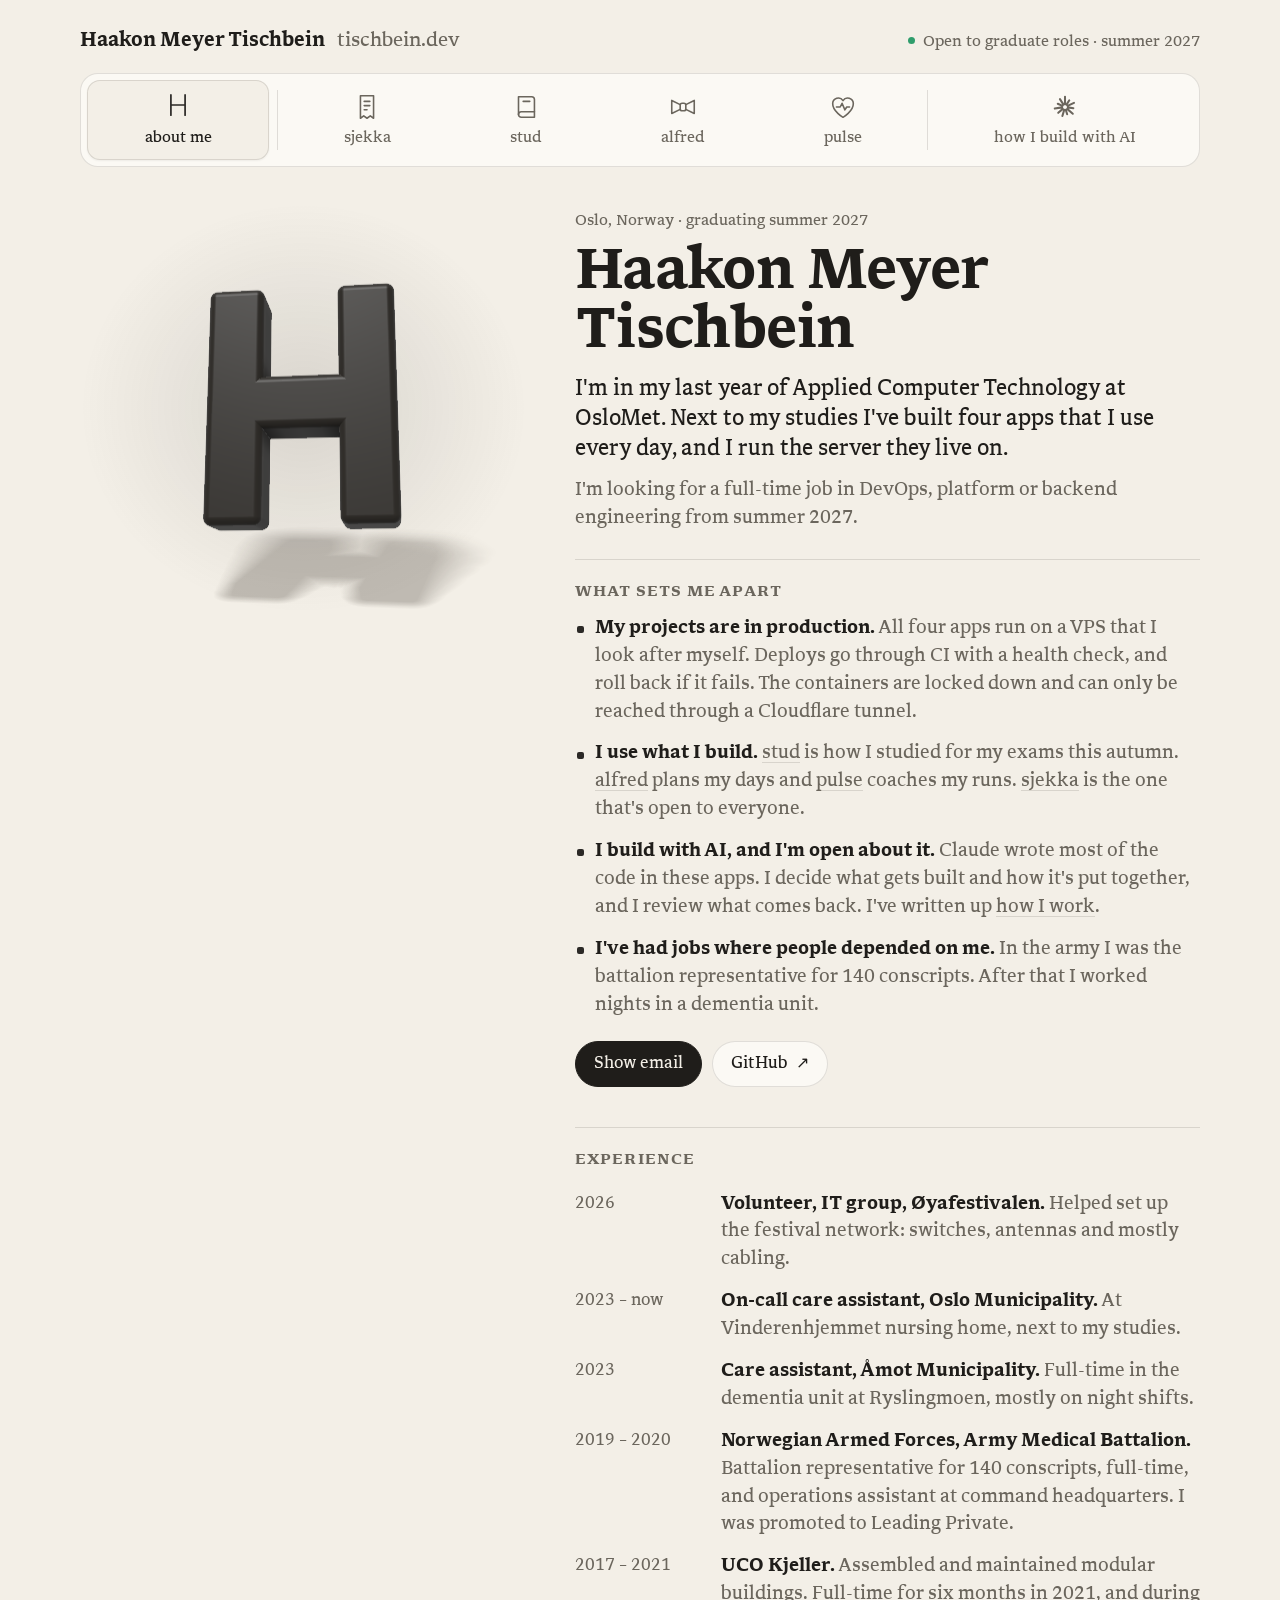
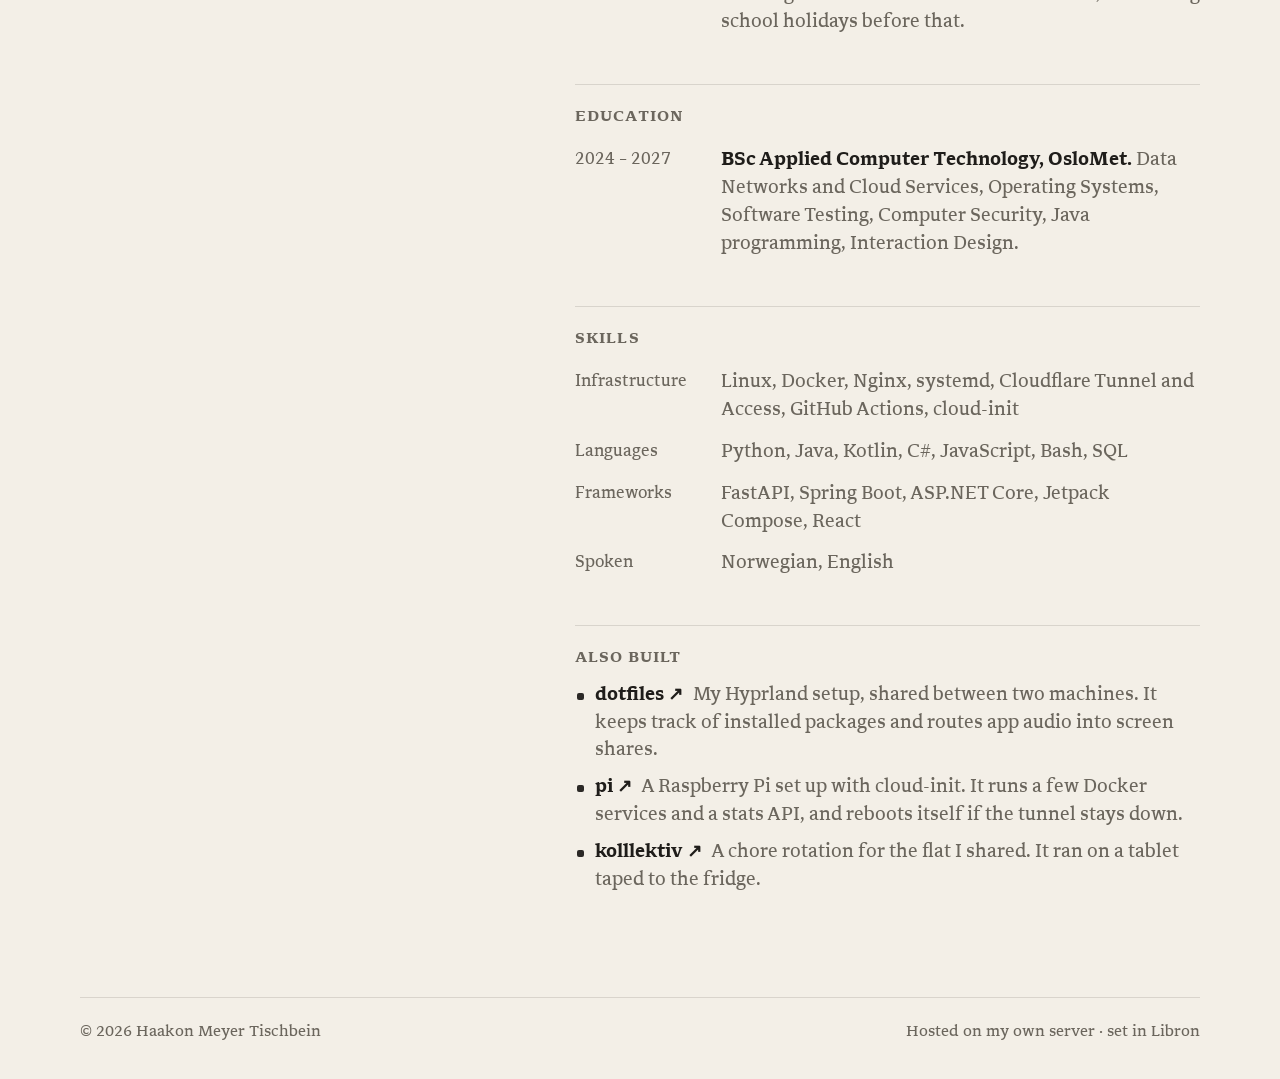
==== commit 79ec007c: "Øya line: neutral wording Co-Authored-By: Claude Fable 5.2 <noreply@anthropic.com> Claude-Session: h" ====
--- a/index.html
+++ b/index.html
@@ -75,7 +75,7 @@
 
             <h3>Experience</h3>
             <dl class="cv">
-                <div><dt>2026</dt><dd><b>Volunteer, IT group, Øyafestivalen.</b> Helped set up the festival network. Switches, antennas and, to be honest, mostly cabling.</dd></div>
+                <div><dt>2026</dt><dd><b>Volunteer, IT group, Øyafestivalen.</b> Helped set up the festival network: switches, antennas and mostly cabling.</dd></div>
                 <div><dt>2023 – now</dt><dd><b>On-call care assistant, Oslo Municipality.</b> At Vinderenhjemmet nursing home, next to my studies.</dd></div>
                 <div><dt>2023</dt><dd><b>Care assistant, Åmot Municipality.</b> Full-time in the dementia unit at Ryslingmoen, mostly on night shifts.</dd></div>
                 <div><dt>2019 – 2020</dt><dd><b>Norwegian Armed Forces, Army Medical Battalion.</b> Battalion representative for 140 conscripts, full-time, and operations assistant at command headquarters. I was promoted to Leading Private.</dd></div>
